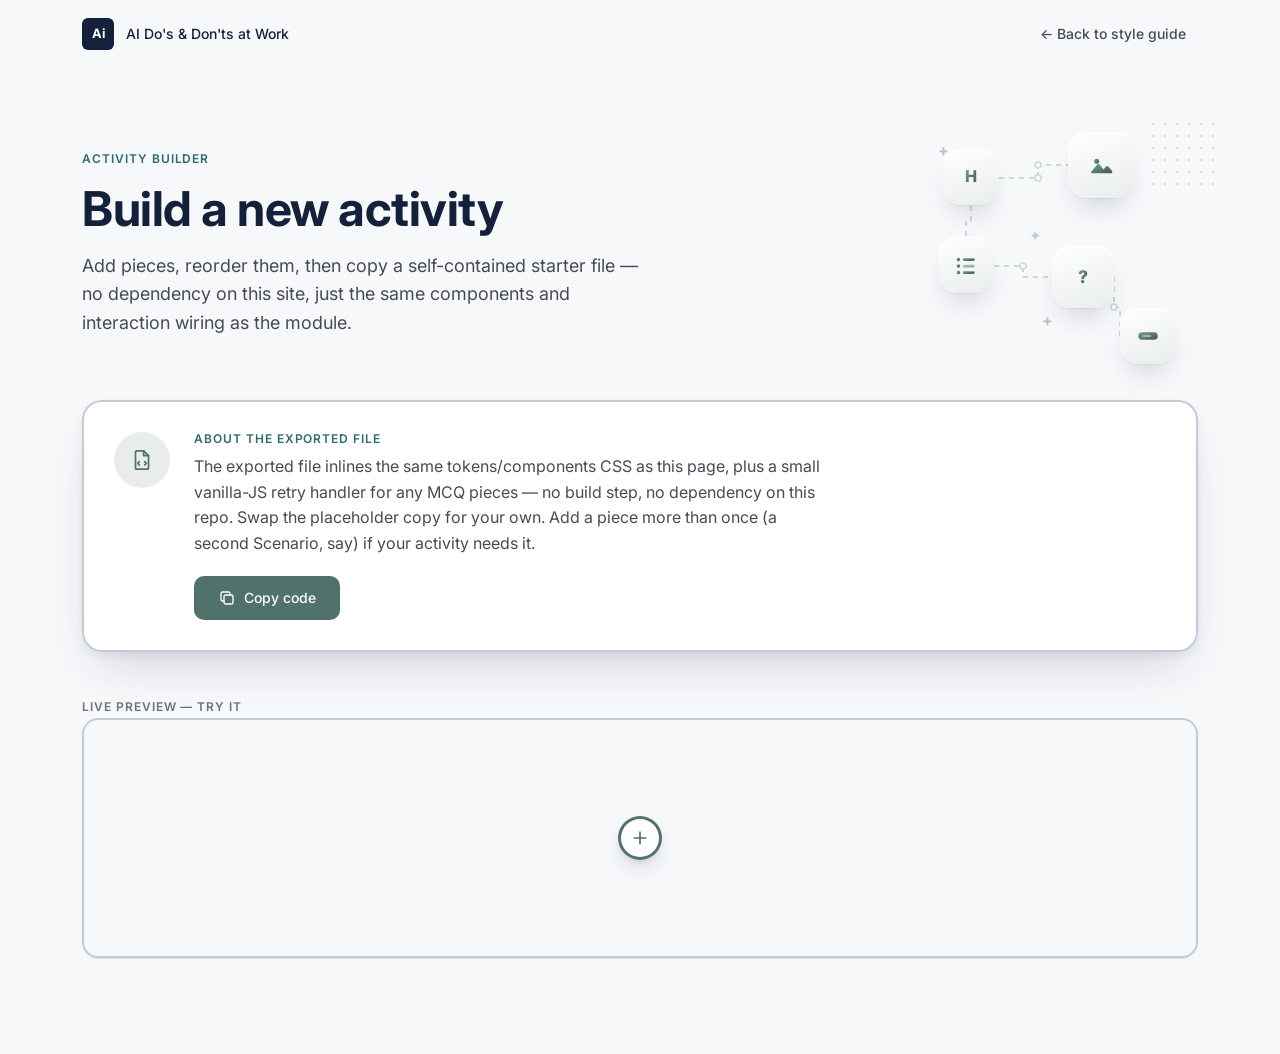
==== activity.html @ cd589b1c "Give page-to-page navigation the same in/out transition as everything else Entering the style guide " ====
<!doctype html>
<html lang="en">
<head>
<meta charset="utf-8">
<meta name="viewport" content="width=device-width, initial-scale=1">
<title>Activity Builder — AI Do's &amp; Don'ts at Work</title>
<meta name="description" content="Add and reorder real components from the module, then copy a self-contained starter file for your own activity.">
<link rel="preconnect" href="https://fonts.googleapis.com">
<link rel="preconnect" href="https://fonts.gstatic.com" crossorigin>
<link href="https://fonts.googleapis.com/css2?family=Inter:wght@400;500;600;700&display=swap" rel="stylesheet">
<link rel="stylesheet" href="css/tokens.css">
<link rel="stylesheet" href="css/styles.css">
<link rel="stylesheet" href="css/activity-builder.css">
<!-- Blocking, and first thing before <body> exists: the page-entry transition
     has to be armed before anything paints. See js/nav-exit.js. -->
<script src="js/nav-exit.js"></script>
</head>
<body>

<header class="guide-header">
  <div class="app-header">
    <a class="brand" href="index.html" aria-label="AI Do's &amp; Don'ts at Work — back to start"><span class="brand-mark">Ai</span> AI Do's &amp; Don'ts at Work</a>
    <a class="btn btn-ghost" href="style-guide.html">← Back to style guide</a>
  </div>
</header>

<div class="activity-hero">
  <div class="activity-hero-copy">
    <span class="eyebrow">Activity Builder</span>
    <h1 class="h-display">Build a new activity</h1>
    <p class="body-lg">Add pieces, reorder them, then copy a self-contained starter file — no dependency on this site, just the same components and interaction wiring as the module.</p>
  </div>
  <div class="activity-hero-art" aria-hidden="true">
    <svg width="0" height="0" style="position:absolute">
      <defs>
        <linearGradient id="heroIconGrad" x1="0" y1="0" x2="1" y2="1">
          <stop offset="0" stop-color="#759E96"/>
          <stop offset="1" stop-color="#3F5A55"/>
        </linearGradient>
      </defs>
    </svg>
    <svg class="activity-hero-connectors" viewBox="0 0 260 220" preserveAspectRatio="none">
      <path d="M61 46 H100 V33 H130"/>
      <path d="M33 74 V90 H28 V106"/>
      <path d="M56 134 H85 V145 H114"/>
      <path d="M176 145 V175 H182 V204"/>
      <circle cx="100" cy="46" r="3"/>
      <circle cx="100" cy="33" r="3"/>
      <circle cx="85" cy="134" r="3"/>
      <circle cx="176" cy="175" r="3"/>
    </svg>
    <span class="activity-hero-dots"></span>
    <span class="activity-hero-plus" style="top:4%; left:0%;">+</span>
    <span class="activity-hero-plus" style="bottom:10%; left:40%;">+</span>
    <span class="activity-hero-sparkle" style="top:42%; left:35%;">&#10022;</span>
    <div class="activity-hero-tile is-t1">
      <svg viewBox="0 0 24 24"><text x="12" y="17" text-anchor="middle" font-family="Inter, sans-serif" font-weight="800" font-size="15" fill="url(#heroIconGrad)">H</text></svg>
    </div>
    <div class="activity-hero-tile is-t2">
      <svg viewBox="0 0 24 24">
        <circle cx="8.5" cy="9" r="2" fill="url(#heroIconGrad)"/>
        <path d="M4 17.5l5-6c.5-.6 1.3-.6 1.8 0l3.2 4 2-2.3c.5-.6 1.3-.6 1.8 0l3.2 3.8v.5a1 1 0 0 1-1 1H5a1 1 0 0 1-1-1v-.5Z" fill="url(#heroIconGrad)"/>
      </svg>
    </div>
    <div class="activity-hero-tile is-t3">
      <svg viewBox="0 0 24 24">
        <circle cx="5" cy="7" r="1.6" fill="url(#heroIconGrad)"/>
        <rect x="9" y="5.8" width="11" height="2.4" rx="1.2" fill="url(#heroIconGrad)"/>
        <circle cx="5" cy="13" r="1.6" fill="url(#heroIconGrad)"/>
        <rect x="9" y="11.8" width="11" height="2.4" rx="1.2" fill="url(#heroIconGrad)" opacity="0.55"/>
        <circle cx="5" cy="19" r="1.6" fill="url(#heroIconGrad)"/>
        <rect x="9" y="17.8" width="11" height="2.4" rx="1.2" fill="url(#heroIconGrad)"/>
      </svg>
    </div>
    <div class="activity-hero-tile is-t4">
      <svg viewBox="0 0 24 24"><text x="12" y="17.5" text-anchor="middle" font-family="Inter, sans-serif" font-weight="800" font-size="16" fill="url(#heroIconGrad)">?</text></svg>
    </div>
    <div class="activity-hero-tile is-t5">
      <svg viewBox="0 0 24 24">
        <rect x="3" y="8.5" width="18" height="7" rx="3.5" fill="url(#heroIconGrad)"/>
        <rect x="7" y="11.2" width="8" height="1.6" rx="0.8" fill="#ffffff" opacity="0.55"/>
      </svg>
    </div>
  </div>
</div>

<div class="activity-about-wrap">
  <div class="activity-about">
    <div class="activity-about-icon" aria-hidden="true">
      <svg viewBox="0 0 24 24" fill="none" stroke="currentColor" stroke-width="1.6" stroke-linecap="round" stroke-linejoin="round"><path d="M7 3.5h6.5L18 8v11.5a1 1 0 0 1-1 1H7a1 1 0 0 1-1-1V4.5a1 1 0 0 1 1-1Z"/><path d="M13.5 3.5V8H18"/><path d="M9.5 13.5 8 15l1.5 1.5M14.5 13.5 16 15l-1.5 1.5"/></svg>
    </div>
    <div class="activity-about-body">
      <span class="eyebrow">About the exported file</span>
      <p class="body">The exported file inlines the same tokens/components CSS as this page, plus a small vanilla-JS retry handler for any MCQ pieces — no build step, no dependency on this repo. Swap the placeholder copy for your own. Add a piece more than once (a second Scenario, say) if your activity needs it.</p>
      <div class="activity-about-actions">
        <button class="btn btn-primary" id="builder-copy" type="button">
          <svg viewBox="0 0 24 24" fill="none" stroke="currentColor" stroke-width="1.8" stroke-linecap="round" stroke-linejoin="round" aria-hidden="true"><rect x="8" y="8" width="12" height="12" rx="2"/><path d="M16 8V6a2 2 0 0 0-2-2H6a2 2 0 0 0-2 2v8a2 2 0 0 0 2 2h2"/></svg>
          Copy code
        </button>
        <p class="body guide-block-note" id="builder-copy-status" aria-live="polite"></p>
      </div>
    </div>
  </div>
</div>

<main class="activity-shell">
  <div class="activity-preview-wrap">
    <span class="demo-label">Live preview — try it</span>
    <div class="builder-preview" id="builder-preview">
      <div class="builder-add-wrap" id="builder-add-wrap">
        <button class="builder-add-fab" id="builder-add-btn" type="button" aria-expanded="false" aria-controls="builder-add-panel" aria-label="Add a piece">
          <svg viewBox="0 0 24 24" fill="none" stroke="currentColor" stroke-width="2" stroke-linecap="round" aria-hidden="true"><path d="M12 5v14M5 12h14"/></svg>
        </button>
        <div class="builder-add-toolbar" id="builder-add-panel" hidden>
          <button type="button" class="builder-add-item" data-add="heading">
            <svg class="builder-add-icon" viewBox="0 0 24 24" fill="none" stroke="currentColor" stroke-width="1.6" stroke-linecap="round" aria-hidden="true"><path d="M5 6h14M12 6v12"/></svg>
            <span class="builder-add-label">Heading</span>
          </button>
          <button type="button" class="builder-add-item" data-add="image">
            <svg class="builder-add-icon" viewBox="0 0 24 24" fill="none" stroke="currentColor" stroke-width="1.6" stroke-linecap="round" stroke-linejoin="round" aria-hidden="true"><rect x="3.5" y="4.5" width="17" height="15" rx="2"/><circle cx="8.5" cy="9.5" r="1.5"/><path d="M4 16l4.5-4.5c.6-.6 1.4-.6 2 0L14 15l2-2c.6-.6 1.4-.6 2 0l2.5 2.5"/></svg>
            <span class="builder-add-label">Images</span>
          </button>
          <button type="button" class="builder-add-item" data-add="backdrop">
            <svg class="builder-add-icon" viewBox="0 0 24 24" fill="none" stroke="currentColor" stroke-width="1.6" stroke-linecap="round" stroke-linejoin="round" aria-hidden="true"><rect x="4.5" y="7.5" width="13" height="13" rx="2"/><circle cx="16.5" cy="6" r="0.9" fill="currentColor" stroke="none"/><circle cx="20" cy="7.5" r="0.9" fill="currentColor" stroke="none"/><circle cx="18.2" cy="10.3" r="0.9" fill="currentColor" stroke="none"/></svg>
            <span class="builder-add-label">Backdrops</span>
          </button>
          <button type="button" class="builder-add-item" data-add="takeaways">
            <svg class="builder-add-icon" viewBox="0 0 24 24" fill="none" stroke="currentColor" stroke-width="1.6" stroke-linecap="round" aria-hidden="true"><circle cx="4.5" cy="6" r="1" fill="currentColor" stroke="none"/><path d="M9 6h11"/><circle cx="4.5" cy="12" r="1" fill="currentColor" stroke="none"/><path d="M9 12h11"/><circle cx="4.5" cy="18" r="1" fill="currentColor" stroke="none"/><path d="M9 18h11"/></svg>
            <span class="builder-add-label">Takeaways</span>
          </button>
          <button type="button" class="builder-add-item" data-add="scenario">
            <svg class="builder-add-icon" viewBox="0 0 24 24" fill="none" stroke="currentColor" stroke-width="1.6" stroke-linecap="round" stroke-linejoin="round" aria-hidden="true"><circle cx="12" cy="12" r="8.5"/><path d="M9.4 9.3a2.6 2.6 0 0 1 5 .8c0 1.7-2.4 2-2.4 3.4"/><circle cx="12" cy="16.6" r="0.9" fill="currentColor" stroke="none"/></svg>
            <span class="builder-add-label">Scenario</span>
          </button>
          <button type="button" class="builder-add-item" data-add="button">
            <svg class="builder-add-icon" viewBox="0 0 24 24" fill="none" stroke="currentColor" stroke-width="1.6" stroke-linecap="round" aria-hidden="true"><rect x="3.5" y="8" width="17" height="8" rx="4"/><path d="M8 12h8"/></svg>
            <span class="builder-add-label">CTA</span>
          </button>
        </div>
      </div>
    </div>
  </div>
</main>

<script src="js/activity-builder.js"></script>
</body>
</html>
---- css/tokens.css ----
/* ==========================================================================
   Design Tokens — "AI Do's & Don'ts at Work"
   Single source of truth for color, type, spacing, motion. Every component
   in styles.css and every swatch in the style guide reads from this file.
   ========================================================================== */

:root {
  /* ---- Color: brand ---- */
  --color-ink-900: #14213A;   /* primary — deep ink navy */
  --color-ink-700: #223259;
  --color-ink-500: #3A4E7E;
  --color-ink-300: #7C8AB0;
  --color-ink-100: #E4E8F2;

  --color-teal-600: #2E6B70;  /* secondary — muted teal */
  --color-teal-500: #397E84;
  --color-teal-300: #8FB8BB;
  --color-teal-100: #E3EFEF;

  /* Buttons' accent — one hue anchored on #759E96 (given as the mid/500
     tone), same lightness steps as the teal scale above. Kept separate from
     --color-teal-* rather than replacing it, since teal is still doing
     decorative work elsewhere (illustration accents, the style guide's own
     documented swatch) that wasn't part of this ask. */
  --color-sage-600: #50726B;
  --color-sage-500: #759E96;
  --color-sage-300: #A6BFBA;
  --color-sage-100: #E8EDEC;

  /* ---- Color: neutrals ---- */
  --color-white:     #FFFFFF;
  --color-paper:     #F7F8FA;  /* app background */
  --color-cloud:     #EDEFF3;  /* section fills, dividers */
  --color-line:      #C3CBD9;  /* borders — see the Borders scale below */
  --color-line-soft: #DBDFE7;  /* the old hairline, kept for dividers inside
                                  a bordered surface, where a full-strength
                                  line would compete with the surface's edge */
  --color-gray-500:  #6B7280;  /* secondary text */
  --color-gray-700:  #454C56;
  --color-charcoal:  #1C1F26;  /* primary text */

  /* ---- Color: semantic ---- */
  --color-success-700: #1E6B4C;
  --color-success-500: #2E7D5B;
  --color-success-100: #E1F1E9;

  --color-error-700: #8C3320;
  --color-error-500: #B3432B;
  --color-error-100: #FBEAE5;

  --color-warning-700: #8A6600;
  --color-warning-500: #B98900;
  --color-warning-100: #FBF1D9;

  --color-info-700:  #3F5064;
  --color-info-500:  #5B6B7C;
  --color-info-100:  #EAEDF1;

  /* ---- Cluster accents ----
     Sampled directly from the three supplied illustrations so the badge,
     underline, and arrow button read as part of the same artwork rather
     than an approximation of it. */
  --cluster-bring:        #005FF7;
  --cluster-bring-tint:   #DCEBFC;
  --cluster-verify:       #009E9F;
  --cluster-verify-tint:  #DFF2F2;
  --cluster-present:      #FC7812;
  --cluster-present-tint: #FDF3EA;

  /* ---- Typography ---- */
  --font-base: "Inter", -apple-system, BlinkMacSystemFont, "Segoe UI", sans-serif;

  --text-display: 700 clamp(2.25rem, 1.9rem + 1.5vw, 3rem)/1.1 var(--font-base);
  --text-h1:      700 clamp(1.75rem, 1.55rem + 0.8vw, 2.25rem)/1.2 var(--font-base);
  --text-h2:      600 1.5rem/1.3 var(--font-base);
  --text-h3:      600 1.25rem/1.35 var(--font-base);
  --text-body-lg: 400 1.125rem/1.6 var(--font-base);
  --text-body:    400 1rem/1.6 var(--font-base);
  --text-label:   500 0.875rem/1.4 var(--font-base);
  --text-caption: 600 0.75rem/1.2 var(--font-base);

  --tracking-caption: 0.08em;

  /* ---- Spacing scale (4px base) ----
     --space-5 was referenced in six places (option padding, feedback panel
     padding, feedback actions, callouts) but never defined here. An
     undefined var() invalidates the whole declaration, so every one of
     those was silently computing to 0 — options rendered 25px tall with no
     padding, feedback text sat flush against its panel edge. */
  --space-1: 0.25rem;
  --space-2: 0.5rem;
  --space-3: 0.75rem;
  --space-4: 1rem;
  --space-5: 1.25rem;
  --space-6: 1.5rem;
  --space-8: 2rem;
  --space-12: 3rem;
  --space-16: 4rem;
  --space-24: 6rem;

  /* ---- Borders ----
     Every surface in this system is defined by its edge first and its shadow
     second — the shadow lifts it, the border says where it ends. Three widths
     only, so a bordered thing reads as belonging to one of three tiers:
     - "thin"   dividers and rules *inside* a surface
     - default  every real surface: cards, options, panels, inputs
     - "thick"  the element currently being acted on (selected, focused, moved)
     Applied as box-shadow insets in most places rather than the border
     property, so an edge can be added or thickened without changing layout. */
  --border-thin:  1.5px;
  --border:       2px;
  --border-thick: 3px;
  /* The section frame is the one edge that reads at arm's length, so it sits
     above the three-tier scale on purpose rather than stretching "thick". */
  --border-frame: 4px;

  /* ---- MCQ answer cards ----
     The answers are the one thing on a scenario page a reader actually
     operates, so they get their own token set rather than borrowing the
     generic surface values: a wider radius, a softer shadow and roomier
     padding than a plain bordered box, and a selected state built from the
     sage accent rather than ink. Grouped here so the whole component can be
     dialled up or down from one place.
     Selection is deliberately a pale wash plus a coloured edge, not a filled
     block — a solid fill at this size reads as a pressed button rather than a
     chosen answer, and it fights the correct/wrong states that follow it. */
  --answer-bg:              var(--color-white);
  --answer-hover-shadow:    0 3px 10px -3px rgba(20, 33, 58, 0.13), 0 1px 3px -1px rgba(20, 33, 58, 0.08);
  --answer-shadow:          0 1px 2px rgba(20, 33, 58, 0.05), 0 1px 1px rgba(20, 33, 58, 0.03);
  --answer-radio:           #C4CDD8;
  --answer-text:            var(--color-ink-900);

  /* Resolved states. Warm forest / warm maroon rather than the generic
     success+error pair, so they sit in the same family as the backdrops.
     Both solve to 6.00:1 against white and their washes to an identical
     luminance — picked that way because a straight "nice green, nice red"
     leaves the maroon far heavier than the green (8.8:1 against 5.8:1), and
     a wrong answer would land harder than a right one for no reason.
     Shared with the feedback panel below the answers: it's the same
     correct/wrong language, and letting it keep the old semantic pair put
     an orange-red panel directly under a maroon card. */
  --answer-correct:         #347032;
  --answer-correct-bg:      #E7F4E7;
  --answer-correct-label:   #2F6D2D;
  --answer-wrong:           #A04845;
  --answer-wrong-bg:        #F8EEEE;
  --answer-wrong-label:     #A3403C;
  --answer-radius:          15px;
  --answer-pad-y:          1.05rem;
  --answer-pad-x:          1.25rem;
  --answer-gap:            0.9rem;
  --answer-radio-size:      22px;
  --feedback-icon-size:     26px;   /* the badge, and the offset its column creates */

  /* ---- Section canvas ----
     Ambient light behind an open section, not a flat fill: a soft pool in the
     upper-centre that dissipates into --canvas-bg-base, so there's no line
     where the gradient "starts". Only the hue moves between backdrops; the
     alphas and the geometry are shared.

     Lightness is solved per hue rather than fixed, and solved TWICE, because
     the two uses run at different saturations and hue-luminance differences
     amplify with saturation. A single lightness would make the green
     backdrops read lighter than the blue ones — 2.2 luma adrift on the wash,
     21 on the stroke. See --canvas-bg-l / --canvas-bd-l per pattern in
     styles.css. */
  --canvas-bg-base: #F8F8F8;
  --canvas-bg-h: 168;   /* #759e96 sage — the fallback outside a backdrop */
  --canvas-bg-s: 17%;
  --canvas-bg-l: 54%;
  --canvas-bd-s: 42%;
  /* Solved to the same luminance as every per-pattern stroke, not left pale.
     This is what the builder's preview and its exported file fall back to —
     no backdrop is in scope there — and a light default made those answers
     and takeaways look like the change hadn't landed. */
  --canvas-bd-l: 30.4%;

  --canvas-bg-a-pool:  0.155;  /* the ambient pool                */
  --canvas-bg-a-spill: 0.078;  /* wider, weaker perimeter spill   */
  --canvas-bg-a-wash:  0.065;  /* keeps the top edge from reading
                                  lighter than the pool below it  */
  --canvas-bg-a-fade:  0.03;

  /* How far the atmosphere reaches. A percentage would stretch the pool down
     the whole page on a long scrolling section; this keeps it to roughly the
     first screenful whatever the content length. */
  --canvas-bg-span: clamp(520px, 82vh, 940px);

  /* ---- Radius ---- */
  --radius-sm: 6px;
  --radius-md: 10px;
  --radius-lg: 16px;
  --radius-card: 20px;
  --radius-pill: 999px;

  /* ---- Elevation ----
     Three steps: resting (at rest on the page), lifted (a quiet hover
     acknowledgement — used where an element responds but isn't being picked
     up), raised (genuinely floating above the page, e.g. the add-piece FAB). */
  --shadow-resting: 0 1px 2px rgba(20, 33, 58, 0.06), 0 1px 1px rgba(20, 33, 58, 0.04);
  --shadow-lifted:  0 4px 10px -3px rgba(20, 33, 58, 0.12), 0 2px 4px -2px rgba(20, 33, 58, 0.07);
  --shadow-raised:  0 12px 24px -8px rgba(20, 33, 58, 0.22), 0 4px 8px -4px rgba(20, 33, 58, 0.12);
  --shadow-focus:   0 0 0 3px rgba(57, 126, 132, 0.35);

  /* ---- Motion ----
     Two conventions only, used consistently everywhere:
     - "micro" for hover/press/focus feedback
     - "system" for state transitions (feedback reveals, card expansion)
     Easing: a single custom standard curve (deceleration-weighted, no bounce)
     is used for all UI motion so the system reads as one hand, not many. */
  --ease-standard: cubic-bezier(0.65, 0, 0.35, 1);
  --ease-out: cubic-bezier(0.16, 1, 0.3, 1);

  --duration-micro: 0.2s;
  --duration-system: 0.5s;
  --duration-hero: 0.7s;
}
---- css/styles.css ----
/* ==========================================================================
   Component library — shared by the module (index.html) and the style
   guide (style-guide.html). Every visual decision here is documented there.
   ========================================================================== */

*, *::before, *::after { box-sizing: border-box; }
/* matches body: the brand exit fades the body out, and without this the html
   background shows through as white for the length of the transition */
html { -webkit-font-smoothing: antialiased; background: var(--color-paper); }

body {
  margin: 0;
  font: var(--text-body);
  color: var(--color-charcoal);
  background: var(--color-paper);
}

h1, h2, h3, p, ul { margin: 0; }
ul { padding: 0; list-style: none; }
button { font: inherit; color: inherit; background: none; border: none; padding: 0; cursor: pointer; }
img, svg { display: block; max-width: 100%; }
a { color: var(--color-teal-600); }

.visually-hidden {
  position: absolute; width: 1px; height: 1px; overflow: hidden;
  clip: rect(0 0 0 0); white-space: nowrap;
}

/* ---- Type utilities ---- */
.eyebrow {
  font: var(--text-caption);
  letter-spacing: var(--tracking-caption);
  text-transform: uppercase;
  color: var(--color-teal-600);
}
.h-display { font: var(--text-display); letter-spacing: -0.01em; }
.h1 { font: var(--text-h1); letter-spacing: -0.01em; }
.h2 { font: var(--text-h2); }
.h3 { font: var(--text-h3); }
.body-lg { font: var(--text-body-lg); color: var(--color-gray-700); }
.body { font: var(--text-body); color: var(--color-gray-700); }
.label { font: var(--text-label); }

/* ---- Buttons ---- */
.btn {
  display: inline-flex;
  align-items: center;
  gap: var(--space-2);
  padding: var(--space-3) var(--space-6);
  border-radius: var(--radius-md);
  font: var(--text-label);
  /* .btn is used on both <button> and <a>; without this the anchor ones
     pick up the default underline and don't match the real buttons */
  text-decoration: none;
  transition: transform var(--duration-micro) var(--ease-standard),
              background-color var(--duration-micro) var(--ease-standard),
              box-shadow var(--duration-micro) var(--ease-standard);
}
.btn:active { transform: scale(0.97); }
.btn:focus-visible { outline: none; box-shadow: var(--shadow-focus); }

.btn-primary { background: var(--color-sage-600); color: var(--color-white); }
.btn-primary:hover { background: var(--color-sage-500); }

.btn-secondary { background: var(--color-white); color: var(--color-ink-900); box-shadow: 0 0 0 var(--border) var(--color-line) inset; }
.btn-secondary:hover { box-shadow: 0 0 0 var(--border) var(--color-sage-600) inset; }

.btn-ghost { background: transparent; color: var(--color-gray-700); padding: var(--space-2) var(--space-3); }
.btn-ghost:hover { color: var(--color-ink-900); }

.btn[disabled] { opacity: 0.45; pointer-events: none; }

/* ---- App shell ---- */
.app-header {
  display: flex;
  align-items: center;
  justify-content: space-between;
  padding: var(--space-6) var(--space-8);
  max-width: 1180px;
  margin: 0 auto;
}
/* The brand is the way home from anywhere — a link on every real page (the
   copy inside the style guide's header demo stays a plain div). */
.brand { display: flex; align-items: center; gap: var(--space-3); font: var(--text-label); color: var(--color-ink-900); text-decoration: none; }
a.brand { transition: opacity var(--duration-micro) var(--ease-standard); }
a.brand:hover { opacity: 0.72; }
a.brand:focus-visible { outline: none; box-shadow: var(--shadow-focus); border-radius: var(--radius-sm); }
.brand-mark {
  width: 32px; height: 32px; border-radius: var(--radius-sm);
  background: var(--color-ink-900);
  display: grid; place-items: center;
  color: var(--color-white); font: 700 0.8rem var(--font-base);
}

.app-main { position: relative; }

/* ---- Cover ----
   A standalone entry screen: one scene illustration, the module's title, a
   short description, and the two ways in. The card grid isn't on the page
   behind it — "Start Activity" swaps this out and brings the clusters in. */
.cover {
  min-height: calc(100vh - 92px);
  display: grid;
  place-items: center;
  padding: var(--space-8) var(--space-8) var(--space-16);
}
/* display:grid above would otherwise beat [hidden]'s display:none — same
   specificity, and this rule comes later. */
.cover[hidden] { display: none; }
.cover-inner {
  max-width: 620px;
  text-align: center;
  display: flex;
  flex-direction: column;
  align-items: center;
}
.cover-art { width: 100%; max-width: 340px; }
.cover-art .banner-wrap { margin-bottom: var(--space-8); }
.cover-inner .h-display { color: var(--color-ink-900); margin-top: var(--space-3); }
.cover-inner .body-lg { margin-top: var(--space-4); color: var(--color-gray-700); }
.cover-actions {
  margin-top: var(--space-8);
  display: flex;
  gap: var(--space-4);
  flex-wrap: wrap;
  justify-content: center;
}
@media (max-width: 720px) {
  .cover { min-height: 0; padding: var(--space-4) var(--space-6) var(--space-12); }
  .cover-art { max-width: 260px; }
  .cover-art .banner-wrap { margin-bottom: var(--space-6); }
  /* full-width stacked buttons rather than two cramped ones side by side */
  .cover-actions { flex-direction: column; align-self: stretch; }
  .cover-actions .btn { justify-content: center; }
}

/* ---- Landing ---- */
.landing {
  max-width: 1180px;
  margin: 0 auto;
  padding: var(--space-8) var(--space-8) var(--space-24);
}
.landing-intro { max-width: 640px; margin-bottom: var(--space-12); }
.landing-intro .h1 { margin-top: var(--space-3); color: var(--color-ink-900); }
.landing-intro .body-lg { margin-top: var(--space-4); }

.card-grid {
  display: grid;
  grid-template-columns: repeat(3, 1fr);
  gap: var(--space-6);
}
@media (max-width: 900px) {
  .card-grid { grid-template-columns: 1fr; }
}

/* ---- Card ----
   Each card lives inside a .card-slot that never leaves the grid's normal
   flow. The .card itself switches from position:relative (a slot's only
   child) to position:fixed (a full-viewport overlay) on expand — since the
   slot stays put, the grid never reflows the other two cards. */
.card-slot { position: relative; }

.card {
  position: relative;
  background: var(--color-white);
  border-radius: var(--radius-card);
  box-shadow: 0 0 0 var(--border) var(--color-line) inset, var(--shadow-resting);
  overflow: hidden;
  text-align: left;
  cursor: pointer;
  will-change: transform;
  --illo-ink: var(--color-ink-900);
}
.card:focus-visible { outline: none; box-shadow: 0 0 0 var(--border) var(--color-ink-900) inset, var(--shadow-focus), var(--shadow-resting); }

.card.is-expanded {
  position: fixed;
  inset: 0;
  z-index: 40;
  border-radius: 0;
  /* full-bleed: the inset ring the card carries would otherwise outline the
     entire viewport once it expands */
  box-shadow: none;
  overflow-y: auto;
  cursor: default;
  background: var(--color-paper);
}

.card-section { display: none; }
.card.is-expanded .card-preview { display: none; }
.card.is-expanded .card-section { display: block; min-height: 100%; }

.card[data-accent="bring"]   { --illo-tint: var(--cluster-bring-tint);   --illo-accent: var(--cluster-bring); }
.card[data-accent="verify"]  { --illo-tint: var(--cluster-verify-tint);  --illo-accent: var(--cluster-verify); }
.card[data-accent="present"] { --illo-tint: var(--cluster-present-tint); --illo-accent: var(--cluster-present); }

.card-art { position: relative; aspect-ratio: 16 / 10; background: var(--illo-tint); overflow: hidden; }
.card-art img { width: 100%; height: 100%; object-fit: cover; object-position: 50% 12%; display: block; }
/* The source illustrations are portrait canvases object-fit:cover into a
   landscape card, so cover never crops horizontally — whatever sits near
   the left/right edge of the source art (e.g. verify.webp's "Source
   comparison" mockup, drawn nearly flush to its canvas edge) is always
   fully visible and can butt hard against the next card's tint. A soft
   edge vignette blends the art into its own tint color so that never reads
   as a stray extra panel between cards, regardless of what's in the source. */
.card-art::after {
  content: "";
  position: absolute; inset: 0;
  background: linear-gradient(to right, transparent 84%, var(--illo-tint) 100%),
              linear-gradient(to left, transparent 84%, var(--illo-tint) 100%);
  pointer-events: none;
}

.card-body { padding: var(--space-6); display: flex; flex-direction: column; gap: var(--space-1); }
.card-badge-num {
  width: 32px; height: 32px; border-radius: 50%;
  background: var(--illo-accent);
  color: var(--color-white);
  display: flex; align-items: center; justify-content: center;
  font: 700 0.85rem var(--font-base);
  margin-bottom: var(--space-2);
}
.card-title { font: var(--text-h2); color: var(--color-ink-900); }
.card-underline { display: block; width: 40px; height: 3px; border-radius: var(--radius-pill); background: var(--illo-accent); margin: var(--space-2) 0 var(--space-1); }
.card-dek { color: var(--color-gray-500); font: var(--text-body); }

.card-footer {
  display: flex; align-items: center; justify-content: space-between;
  padding: 0 var(--space-6) var(--space-6);
}
.card-arrow-btn {
  width: 36px; height: 36px; border-radius: 50%;
  background: var(--illo-accent); color: var(--color-white);
  display: flex; align-items: center; justify-content: center;
  font-size: 1rem; line-height: 1;
  transition: transform var(--duration-micro) var(--ease-standard);
}
.card:hover .card-arrow-btn { transform: translateX(3px); }

/* Progress badge: three explicit states, no partial-credit gradient between them */
.progress-badge {
  display: inline-flex; align-items: center; gap: var(--space-2);
  font: var(--text-caption); text-transform: uppercase; letter-spacing: var(--tracking-caption);
  padding: var(--space-1) var(--space-3); border-radius: var(--radius-pill);
}
.progress-badge .dot { width: 8px; height: 8px; border-radius: 50%; }

.progress-badge[data-state="not-started"] { background: var(--color-cloud); color: var(--color-gray-500); }
.progress-badge[data-state="not-started"] .dot { background: var(--color-gray-500); }

.progress-badge[data-state="in-progress"] { background: var(--color-warning-100); color: var(--color-warning-700); }
.progress-badge[data-state="in-progress"] .dot { background: var(--color-warning-500); }

.progress-badge[data-state="complete"] { background: var(--color-success-100); color: var(--color-success-700); }
.progress-badge[data-state="complete"] .dot { background: var(--color-success-500); }

/* ---- Pattern border tints ----
   Each backdrop's frame is a light tint of its own pattern's hue, so border
   and pattern read as one piece. Values are the average solid-ink color of
   each pattern file, pushed to L=0.82 and desaturated so it stays a hairline
   rather than an outline. Set data-pattern on the framed element to pick one;
   anything without it falls back to the neutral --color-line.

   --canvas-bg-h is the same hue expressed for the section canvas. The two
   lightness values are solved so every backdrop lands at equal luminance:
   -bg-l for the ambient wash (S 17%), -bd-l for the frame stroke (S 42%), which is solved deep so the stroke
   reads as a forest tone rather than a pastel of the backdrop.
   They differ because hue-luminance spread widens with saturation, so one
   shared value would leave the green backdrops visibly lighter. */
[data-pattern="concentric-arcs-blue"] { --pattern-border: #BCCEE6; --pattern-accent: #2F6FC4; --pattern-accent-hover: #3476CF; --canvas-bg-h: 214; --canvas-bg-l: 54.0%; --canvas-bd-l: 42.0%; --canvas-bd-l-hover: 48.1%; }
[data-pattern="confetti-peach"] { --pattern-border: #E6CEBC; --pattern-accent: #A55D27; --pattern-accent-hover: #AF6329; --canvas-bg-h: 26; --canvas-bg-l: 51.7%; --canvas-bd-l: 37.2%; --canvas-bd-l-hover: 42.6%; }
[data-pattern="corner-lines-sage"] { --pattern-border: #CDD6CC; --pattern-accent: #5B7658; --pattern-accent-hover: #617E5E; --canvas-bg-h: 114; --canvas-bg-l: 47.9%; --canvas-bd-l: 31.0%; --canvas-bd-l-hover: 35.6%; }
[data-pattern="diamond-cluster-dusty-rose"] { --pattern-border: #E0C2C4; --pattern-accent: #B94A52; --pattern-accent-hover: #BD565D; --canvas-bg-h: 356; --canvas-bg-l: 56.1%; --canvas-bd-l: 45.7%; --canvas-bd-l-hover: 52.1%; }
[data-pattern="dot-matrix-mint"] { --pattern-border: #C9D9D4; --pattern-accent: #4A7869; --pattern-accent-hover: #4F7F70; --canvas-bg-h: 161; --canvas-bg-l: 47.5%; --canvas-bd-l: 30.6%; --canvas-bd-l-hover: 35.1%; }
[data-pattern="dot-square-seafoam"] { --pattern-border: #C5DDD9; --pattern-accent: #3A796F; --pattern-accent-hover: #3E8276; --canvas-bg-h: 170; --canvas-bg-l: 47.4%; --canvas-bd-l: 30.4%; --canvas-bd-l-hover: 34.8%; }
[data-pattern="geometric-marks-powder-blue"] { --pattern-border: #BCD0E6; --pattern-accent: #2D71BC; --pattern-accent-hover: #2F78C7; --canvas-bg-h: 211; --canvas-bg-l: 53.4%; --canvas-bd-l: 40.7%; --canvas-bd-l-hover: 46.6%; }
[data-pattern="mini-circles-peach"] { --pattern-border: #E6CBBC; --pattern-accent: #AB5729; --pattern-accent-hover: #B75D2B; --canvas-bg-h: 21; --canvas-bg-l: 52.7%; --canvas-bd-l: 38.8%; --canvas-bd-l-hover: 44.4%; }
[data-pattern="offset-squares-sage-gray"] { --pattern-border: #CCD6D2; --pattern-accent: #577569; --pattern-accent-hover: #5D7D70; --canvas-bg-h: 156; --canvas-bg-l: 47.6%; --canvas-bd-l: 30.7%; --canvas-bd-l-hover: 35.2%; }
[data-pattern="ring-cluster-lavender"] { --pattern-border: #CBBCE6; --pattern-accent: #8253D6; --pattern-accent-hover: #895DD9; --canvas-bg-h: 261; --canvas-bg-l: 57.3%; --canvas-bd-l: 51.3%; --canvas-bd-l-hover: 56.2%; }

/* ---- Section content (lives inside .card-section once a card expands) ---- */
/* Each cluster page is framed like one of the backdrop cards: a bold stroke
   around the content column, the cluster's own corner pattern inside it, and
   an ambient wash of the same hue behind everything. Stroke + pattern + wash
   together are what make the full backdrop.

   The hsl() calls are written out here rather than composed into a colour on
   :root. A colour composed on :root has its var() substituted there, so the
   per-pattern hue set on this element would never reach it — the whole thing
   would silently stay sage. */
/* The gutter comes from width, not from auto margins. Once the viewport is
   narrower than max-width the column fills it and auto margins compute to 0,
   which put the frame's side borders flush on the screen edge — visible on
   any viewport between the mobile breakpoint and 780px. Subtracting the
   gutter from the width instead guarantees one at every size. */
.section-inner {
  width: calc(100% - 2 * var(--space-6));
  max-width: 780px;
  margin: var(--space-6) auto;
  padding: var(--space-8) var(--space-8) var(--space-16);
  border-radius: var(--radius-lg);
  background:
    /* 1 · the ambient pool, upper-centre */
    radial-gradient(118% calc(var(--canvas-bg-span) * 0.46)
        at 50% calc(var(--canvas-bg-span) * 0.19),
        hsl(var(--canvas-bg-h) var(--canvas-bg-s) var(--canvas-bg-l) / var(--canvas-bg-a-pool)) 0%,
        hsl(var(--canvas-bg-h) var(--canvas-bg-s) var(--canvas-bg-l) / 0) 70%),
    /* 2 · wider, weaker spill across the upper perimeter */
    radial-gradient(165% calc(var(--canvas-bg-span) * 0.34)
        at 50% calc(var(--canvas-bg-span) * 0.26),
        hsl(var(--canvas-bg-h) var(--canvas-bg-s) var(--canvas-bg-l) / var(--canvas-bg-a-spill)) 0%,
        hsl(var(--canvas-bg-h) var(--canvas-bg-s) var(--canvas-bg-l) / 0) 78%),
    /* 3 · faint vertical wash — without it the very top edge reads lighter
           than the pool below and you can see where the pool begins */
    linear-gradient(180deg,
        hsl(var(--canvas-bg-h) var(--canvas-bg-s) var(--canvas-bg-l) / var(--canvas-bg-a-wash)) 0,
        hsl(var(--canvas-bg-h) var(--canvas-bg-s) var(--canvas-bg-l) / var(--canvas-bg-a-fade)) calc(var(--canvas-bg-span) * 0.34),
        hsl(var(--canvas-bg-h) var(--canvas-bg-s) var(--canvas-bg-l) / 0) calc(var(--canvas-bg-span) * 0.76)),
    /* 4 · near-white base resolving to the neutral the content sits on */
    linear-gradient(180deg,
        #FDFDFD 0,
        #FCFDFD calc(var(--canvas-bg-span) * 0.30),
        var(--canvas-bg-base) calc(var(--canvas-bg-span) * 0.72),
        var(--canvas-bg-base) 100%);
  background-repeat: no-repeat;
  background-color: var(--canvas-bg-base);
  box-shadow: 0 0 0 var(--border-frame)
              hsl(var(--canvas-bg-h) var(--canvas-bd-s) var(--canvas-bd-l)) inset;
  transition: box-shadow var(--duration-system) var(--ease-out);
}
@media (max-width: 720px) {
  .section-inner {
    width: calc(100% - 2 * var(--space-3));
    margin: var(--space-3) auto;
    padding: var(--space-6) var(--space-5) var(--space-12);
  }
}
/* An expanded section is position:fixed over the whole viewport, so the
   header (and its brand-as-home link) is unreachable from in here — hence a
   Home control alongside Overview: back one level, or back to the start. */
.section-topbar { display: flex; align-items: center; justify-content: space-between; gap: var(--space-4); margin-bottom: var(--space-12); }
.section-nav { display: flex; align-items: center; gap: var(--space-1); }
/* Icon-only, so it needs a square hit area rather than the .btn text padding —
   still 40px, comfortably above the 24px minimum target size. */
.section-home { padding: var(--space-2); border-radius: var(--radius-md); }
.section-home svg { width: 24px; height: 24px; }
.section-progress-track { display: flex; gap: var(--space-2); }
.section-progress-track .tick { width: 28px; height: 4px; border-radius: var(--radius-pill); background: var(--color-line); }
.section-progress-track .tick.is-done { background: var(--illo-accent, var(--color-ink-900)); }

.section-content { display: none; opacity: 0; }
.section-content.is-active { display: block; }
.section-content.is-visible { opacity: 1; transition: opacity var(--duration-system) var(--ease-out); }

/* Supporting scene illustration — one shared treatment reused across the
   info beat, each scenario, and the completion screen, so it reads as one
   recurring pattern rather than a different decoration per screen. These are
   irregular, transparent-background cutouts, so the "frame" is a drop-shadow
   filter (which hugs the actual silhouette) rather than a box-shadow (which
   would draw a rectangle around mostly-empty space). */
.banner-wrap {
  position: relative;
  max-width: 420px;
  margin: 0 auto var(--space-8);
}
.content-banner {
  position: relative;
  z-index: 1;
  display: block;
  width: 100%;
  /* required wherever the img carries width/height attributes (the cover
     does, to reserve space and avoid layout shift): width:100% overrides the
     width attribute but nothing overrides height, so without this the image
     renders at its literal pixel height and stretches. */
  height: auto;
  margin: 0;
  filter: drop-shadow(0 10px 16px rgba(20, 33, 58, 0.14));
}

/* Small pastel pattern accent, one per cluster set, peeking out from behind
   the top-right corner of the illustration — a quiet, secondary flourish,
   never the focal point. Capping both axes (rather than width alone) keeps
   every pattern on the same footprint despite their 0.78–1.41 aspect range;
   see the .backdrop-accent note in activity-builder.css. */
.scene-pattern {
  position: absolute;
  top: -22px;
  right: -22px;
  width: auto;
  height: auto;
  max-width: 96px;
  max-height: 96px;
  z-index: 0;
  pointer-events: none;
}
@media (max-width: 480px) {
  .scene-pattern { max-width: 72px; max-height: 72px; top: -14px; right: -14px; }
}

.info-beat .eyebrow { display: block; margin-bottom: var(--space-3); }
.info-beat .h1 { color: var(--color-ink-900); margin-bottom: var(--space-6); }
.info-beat p + p { margin-top: var(--space-4); }
.info-beat .point-list { margin-top: var(--space-8); display: flex; flex-direction: column; gap: var(--space-3); }
/* Same card treatment as the answers, off the same tokens — the two are the
   same object on screen a screen apart, and a reader shouldn't have to notice
   that one is a rounder, softer rectangle than the other. */
.info-beat .point-list li {
  display: flex; gap: var(--answer-gap); align-items: flex-start;
  padding: var(--answer-pad-y) var(--answer-pad-x);
  background: var(--answer-bg);
  border: var(--border) solid hsl(var(--canvas-bg-h) var(--canvas-bd-s) var(--canvas-bd-l));
  border-radius: var(--answer-radius);
  box-shadow: var(--answer-shadow);
  transition: box-shadow var(--duration-micro) var(--ease-standard);
}
/* Elevation only — no border shift. These are read, not clicked, so the hover
   acknowledges the row without implying it does something. */
.info-beat .point-list li:hover { box-shadow: var(--answer-hover-shadow); }
/* The bullet follows the backdrop too. It was on the vivid cluster accent,
   which next to a deep muted border read as a leftover from another palette. */
.info-beat .point-list li::before {
  content: ""; flex: none; width: 8px; height: 8px; margin-top: 9px; border-radius: 50%;
  background: hsl(var(--canvas-bg-h) var(--canvas-bd-s) var(--canvas-bd-l));
}
/* Fills with the same colour the frame stroke is drawn in, so the button, the
   border and the corner pattern are one tone rather than three shades of the
   backdrop's hue. That's --canvas-bd-*, not --pattern-accent: the accent was
   solved against white for the chip, and sitting it next to the deeper stroke
   read as a second, lighter blue.
   The hover lightness is solved per hue rather than a flat "+n%" — the stroke
   tones are equal-luminance, so one shared step lands the greens at 4.26:1
   against a 14px white label, under AA. Solved, every backdrop hovers at
   4.80:1.
   Both rules need the same specificity as .btn-primary:hover, or the hover
   would win on source order and drop the button back to sage. */
.info-beat .start-cta {
  margin-top: var(--space-8);
  background: hsl(var(--canvas-bg-h) var(--canvas-bd-s) var(--canvas-bd-l));
}
.info-beat .start-cta:hover {
  background: hsl(var(--canvas-bg-h) var(--canvas-bd-s) var(--canvas-bd-l-hover, var(--canvas-bd-l)));
}

/* ---- Scenario / MCQ ---- */
/* The counter is one bordered chip rather than a numbered circle beside a
   label — the number was saying the same thing as the "of N" text next to it. */
.scenario-meta { display: flex; align-items: center; margin-bottom: var(--space-5); }
/* Border and label take this slide's backdrop colour, the same way the info
   beat's CTA does — the frame, the corner pattern, and this chip are one hue.
   --pattern-accent is set on .section-inner from whichever view is active, so
   the chip retints as the reader moves between scenarios. It falls back to the
   neutral pair outside a patterned frame (the builder's preview and its
   exported file, where no backdrop is in scope). */
.scenario-count {
  display: inline-flex; align-items: center;
  padding: var(--space-2) var(--space-4);
  border-radius: var(--radius-pill);
  background: var(--color-white);
  box-shadow: 0 0 0 var(--border) var(--pattern-accent, var(--color-line)) inset;
  font: var(--text-caption);
  letter-spacing: var(--tracking-caption);
  text-transform: uppercase;
  color: var(--pattern-accent, var(--color-gray-500));
}
.scenario-prompt { font: var(--text-h2); color: var(--color-ink-900); margin-bottom: var(--space-4); }
/* Same rule the cluster cards use under their title. It follows the backdrop
   rather than the cluster accent so it agrees with the counter chip directly
   above it — those two sit in the same header, and a lavender chip over a
   cluster-blue rule read as a mistake. Falls back to the cluster accent, then
   sage, where no backdrop is in scope (the builder and its exported file). */
.scenario-underline {
  display: block; width: 40px; height: 3px;
  border-radius: var(--radius-pill);
  background: var(--pattern-accent, var(--illo-accent, var(--color-sage-600)));
  margin-bottom: var(--space-8);
}

.option-list { display: flex; flex-direction: column; gap: var(--space-3); }

/* Answer cards. The edge is a real border rather than an inset ring here, so
   the radio and the copy sit inside the padding box and long options wrap
   against a predictable width; the shadow is what lifts the card, the border
   only draws its edge. Transitions name their properties so the resolved
   correct/wrong states don't cross-fade through the hover colour. */
.option {
  display: flex; align-items: center; gap: var(--answer-gap);
  width: 100%; text-align: left;
  padding: var(--answer-pad-y) var(--answer-pad-x);
  background: var(--answer-bg);
  border: var(--border) solid hsl(var(--canvas-bg-h) var(--canvas-bd-s) var(--canvas-bd-l));
  border-radius: var(--answer-radius);
  box-shadow: var(--answer-shadow);
  transition: border-color var(--duration-micro) var(--ease-standard),
              background-color var(--duration-micro) var(--ease-standard),
              box-shadow var(--duration-micro) var(--ease-standard),
              transform var(--duration-micro) var(--ease-standard);
}
.option-marker {
  flex: none;
  width: var(--answer-radio-size); height: var(--answer-radio-size);
  border-radius: 50%;
  background: var(--color-white);
  box-shadow: 0 0 0 var(--border) var(--answer-radio) inset;
  display: grid; place-items: center;
  font: var(--text-caption); color: transparent;
  transition: background-color var(--duration-micro) var(--ease-standard),
              box-shadow var(--duration-micro) var(--ease-standard);
}
.option-text {
  font: var(--text-body); color: var(--answer-text);
  line-height: 1.55;
  /* long answers wrap inside the card instead of pushing the radio around */
  min-width: 0;
}

/* ---- interactive states ----
   Hover is scoped away from the resolved classes on purpose.
   ".option:hover:not([disabled])" is specificity 0,3,0 and would otherwise
   outrank ".option.is-correct" at 0,2,0, so hovering a resolved answer would
   drop its edge back to the plain backdrop tone. The flow disables options
   once one is picked, but relying on that would leave the CSS depending on
   the JS to hide a bug. */
.option:hover:not([disabled]):not(.is-correct):not(.is-wrong) {
  box-shadow: var(--answer-hover-shadow);
}
.option:hover:not([disabled]):not(.is-correct):not(.is-wrong) .option-marker {
  box-shadow: 0 0 0 var(--border) hsl(var(--canvas-bg-h) var(--canvas-bd-s) var(--canvas-bd-l)) inset;
}
.option:active:not([disabled]) { transform: scale(0.995); box-shadow: var(--answer-shadow); }
.option:focus-visible {
  outline: none;
  box-shadow: var(--answer-shadow), var(--shadow-focus);
}

/* State 2 — confirmed correct */
/* The extra inset ring is what says "resolved" when hue can't: every answer
   already carries the backdrop stroke, and on the sage backdrop that stroke
   is 2.3 away from this green (dusty-rose sits 4.9 from the wrong maroon) —
   close enough that the edge alone stops signalling. A ring rather than a
   thicker border because border-box would shrink the content box and could
   rewrap a tight answer. */
.option.is-correct {
  border-color: var(--answer-correct);
  background: var(--answer-correct-bg);
  box-shadow: var(--answer-shadow), 0 0 0 1px var(--answer-correct) inset;
}
.option.is-correct .option-marker { background: var(--answer-correct); box-shadow: none; color: var(--color-white); }
/* reset the selected state's dot geometry before drawing the glyph */
.option.is-correct .option-marker::after { content: "✓"; color: inherit; width: auto; height: auto; border-radius: 0; background: none; }

/* State 3 — confirmed wrong */
.option.is-wrong {
  border-color: var(--answer-wrong);
  background: var(--answer-wrong-bg);
  box-shadow: var(--answer-shadow), 0 0 0 1px var(--answer-wrong) inset;
}
.option.is-wrong .option-marker { background: var(--answer-wrong); box-shadow: none; color: var(--color-white); }
.option.is-wrong .option-marker::after { content: "✕"; color: inherit; width: auto; height: auto; border-radius: 0; background: none; }

.option[disabled] { cursor: default; }
/* a locked-in answer keeps its state but stops behaving like a control */
.option[disabled]:hover { box-shadow: var(--answer-shadow); transform: none; }
.option:not(.is-correct):not(.is-wrong)[disabled] { opacity: 0.5; }

/* ---- Feedback panel: corrective (retry) vs success, as one documented system ----
   Built off the same padding and radius tokens as the answer cards above it —
   it's the same kind of surface, and a 10px panel under a 15px stack read as
   a different component. */
.feedback {
  margin-top: var(--space-6);
  padding: var(--answer-pad-y) var(--answer-pad-x);
  border-radius: var(--answer-radius);
  display: none;
  gap: var(--answer-gap);
  opacity: 0;
}
.feedback.is-visible { display: flex; opacity: 1; transition: opacity var(--duration-system) var(--ease-out); }
/* Pulled up so the badge centres on the label's line rather than on the top of
   the whole text block — a 26px badge beside a 19.6px line sits low otherwise. */
.feedback-icon {
  flex: none; width: var(--feedback-icon-size); height: var(--feedback-icon-size); margin-top: -3px;
  border-radius: 50%; display: grid; place-items: center;
  font: var(--text-caption); color: var(--color-white);
}
/* flex:1 so the body always fills the panel. Without it the body sizes to its
   own text, and a panel with short copy left the full-width action stopping
   well short of the right edge — invisible in the module, where the corrective
   copy is long, but obvious in the builder's placeholder scenario. */
.feedback-body { flex: 1; min-width: 0; }
.feedback-body .label { display: block; margin-bottom: var(--space-2); }

.feedback.is-corrective { background: var(--answer-wrong-bg); box-shadow: 0 0 0 var(--border) var(--answer-wrong) inset; }
.feedback.is-corrective .feedback-icon { background: var(--answer-wrong); }
.feedback.is-corrective .feedback-icon::after { content: "✕"; }
.feedback.is-corrective .label { color: var(--answer-wrong-label); }

.feedback.is-success { background: var(--answer-correct-bg); box-shadow: 0 0 0 var(--border) var(--answer-correct) inset; }
.feedback.is-success .feedback-icon { background: var(--answer-correct); }
.feedback.is-success .feedback-icon::after { content: "✓"; }
.feedback.is-success .label { color: var(--answer-correct-label); }

/* The action sat indented under the copy in a neutral grey pill, reading as
   though it belonged to the page rather than to the panel. It now carries the
   panel's own colour and spans its content width.
   The negative margin backs it out of the icon column: the body is offset by
   the badge plus the gap, so without it the button sat 60px from the panel's
   left edge and 20px from its right — visibly lopsided. */
.feedback-actions {
  margin-top: var(--space-6);
  margin-left: calc(-1 * (var(--feedback-icon-size) + var(--answer-gap)));
}
.feedback-actions .btn { width: 100%; justify-content: center; }
.feedback.is-corrective .btn-secondary {
  background: var(--color-white);
  color: var(--answer-wrong-label);
  box-shadow: 0 0 0 var(--border) var(--answer-wrong) inset;
}
.feedback.is-corrective .btn-secondary:hover { box-shadow: 0 0 0 var(--border-thick) var(--answer-wrong) inset; }
.feedback.is-success .btn-primary { background: var(--answer-correct); }
.feedback.is-success .btn-primary:hover { background: var(--answer-correct-label); }

/* ---- Section complete state ---- */
.section-complete { text-align: center; padding-top: var(--space-16); }
.section-complete .badge-check {
  width: 64px; height: 64px; border-radius: 50%; margin: 0 auto var(--space-6);
  background: var(--color-success-100); color: var(--color-success-700);
  display: grid; place-items: center; font-size: 1.75rem;
}
.section-complete .h1 { color: var(--color-ink-900); margin-bottom: var(--space-3); }
.section-complete .banner-wrap { margin-top: var(--space-8); }
.section-complete .actions { margin-top: var(--space-8); display: flex; justify-content: center; }

/* ---- Callouts (used in style guide + reused as a component) ---- */
.callout { padding: var(--space-5); border-radius: var(--radius-md); display: flex; gap: var(--space-3); border: var(--border) solid var(--callout-edge, var(--color-line)); }
.callout-icon { flex: none; width: 24px; height: 24px; border-radius: 50%; display: grid; place-items: center; font: var(--text-caption); color: var(--color-white); }
.callout.info { background: var(--color-info-100); --callout-edge: var(--color-info-500); }
.callout.info .callout-icon { background: var(--color-info-500); }
.callout.success { background: var(--color-success-100); --callout-edge: var(--color-success-500); }
.callout.success .callout-icon { background: var(--color-success-500); }
.callout.warning { background: var(--color-warning-100); --callout-edge: var(--color-warning-500); }
.callout.warning .callout-icon { background: var(--color-warning-500); }
.callout.error { background: var(--color-error-100); --callout-edge: var(--color-error-500); }
.callout.error .callout-icon { background: var(--color-error-500); }
.callout.accent { background: var(--color-sage-100); --callout-edge: var(--color-sage-600); }
.callout.accent .callout-icon { background: var(--color-sage-600); }

/* ---- Motion helpers ---- */
.js-flip-ghost { position: fixed; z-index: 50; pointer-events: none; }
---- css/activity-builder.css ----
/* Activity Builder — standalone page, reuses tokens.css + styles.css components. */

/* This page's own accent family, scoped here rather than in tokens.css so
   it doesn't touch the main module or style guide's teal. One hue (~168°),
   same lightness steps as the shared --color-teal-* scale, anchored on
   #759E96 as the mid tone (500) — 600 is the AA-contrast-safe shade used
   for text/icons/links, 300/100 are decorative-only (not contrast-checked). */
:root {
  --activity-accent-600: #50726B;
  --activity-accent-500: #759E96;
  --activity-accent-300: #A6BFBA;
  --activity-accent-100: #E8EDEC;
  --activity-shadow-focus: 0 0 0 3px rgba(117, 158, 150, 0.35);
  --activity-shadow-card: 0 4px 8px rgba(20, 33, 58, 0.06), 0 24px 48px -16px rgba(20, 33, 58, 0.18);
}

.guide-header .app-header { padding-top: var(--space-4); padding-bottom: var(--space-4); }

.activity-hero {
  max-width: 1180px; margin: 0 auto;
  padding: var(--space-16) var(--space-8) var(--space-12);
  display: flex; align-items: center; justify-content: space-between; gap: var(--space-8);
}
.activity-hero-copy { max-width: 560px; }
.activity-hero .h-display { color: var(--color-ink-900); margin-top: var(--space-3); max-width: 640px; }
.activity-hero .body-lg { max-width: 640px; margin-top: var(--space-4); }

/* Decorative only (aria-hidden) — a scattered, glossy cluster of the same
   piece icons used in the add-toolbar, connected by dashed lines, so it
   reads as "these are the building blocks" rather than generic hero art.
   Shown at every width — the tile/container size just scales down together
   (percentage tile positions + a viewBox-scaled connector overlay keep
   everything aligned at any size, as long as the aspect ratio matches). */
.activity-hero-art { position: relative; width: 260px; height: 220px; flex: none; }
@media (max-width: 760px) {
  .activity-hero-art { width: 213px; height: 180px; align-self: center; margin-top: var(--space-8); }
}

.activity-hero-connectors {
  position: absolute; inset: 0; width: 100%; height: 100%;
  fill: none; stroke: var(--activity-accent-300); stroke-width: 2; stroke-dasharray: 5 5;
  opacity: 0.55;
}
.activity-hero-connectors circle { fill: var(--color-paper); stroke: var(--activity-accent-300); stroke-width: 1.6; stroke-dasharray: none; }

.activity-hero-tile {
  position: absolute;
  width: 56px; height: 56px; border-radius: 18px;
  background: linear-gradient(160deg, #ffffff 0%, var(--activity-accent-100) 100%);
  box-shadow:
    0 1px 1px rgba(20, 33, 58, 0.05),
    0 16px 28px -12px rgba(20, 33, 58, 0.22),
    inset 0 1px 0 rgba(255, 255, 255, 0.9);
  display: flex; align-items: center; justify-content: center;
}
.activity-hero-tile svg { width: 26px; height: 26px; }
.activity-hero-tile.is-t1 { top: 8%; left: 2%; }
.activity-hero-tile.is-t2 { top: 0%; left: 50%; width: 66px; height: 66px; }
.activity-hero-tile.is-t2 svg { width: 30px; height: 30px; }
.activity-hero-tile.is-t3 { top: 48%; left: 0%; }
.activity-hero-tile.is-t4 { top: 52%; left: 44%; width: 62px; height: 62px; }
.activity-hero-tile.is-t5 { top: 80%; left: 70%; }

.activity-hero-dots {
  position: absolute; top: -6%; right: -8%;
  width: 72px; height: 72px;
  background-image: radial-gradient(var(--activity-accent-300) 1.4px, transparent 1.4px);
  background-size: 12px 12px;
  opacity: 0.5;
}
.activity-hero-plus { position: absolute; color: var(--color-gray-500); font: 700 1rem var(--font-base); opacity: 0.4; }
.activity-hero-sparkle { position: absolute; color: var(--activity-accent-300); font-size: 0.95rem; opacity: 0.7; }

/* ---- "About the exported file" ---- */
.activity-about-wrap { max-width: 1180px; margin: 0 auto var(--space-12); padding: 0 var(--space-8); }
.activity-about {
  background: var(--color-white); border-radius: var(--radius-card); box-shadow: 0 0 0 var(--border) var(--color-line) inset, var(--activity-shadow-card);
  padding: var(--space-8);
  display: flex; gap: var(--space-6); align-items: flex-start;
}
.activity-about-icon {
  flex: none; width: 56px; height: 56px; border-radius: 50%;
  background: var(--activity-accent-100); color: var(--activity-accent-600);
  display: flex; align-items: center; justify-content: center;
}
.activity-about-icon svg { width: 26px; height: 26px; }
.activity-about-body { flex: 1; min-width: 0; }
.activity-about-body .eyebrow { display: block; margin-bottom: var(--space-2); }
.activity-about-body .body { color: var(--color-gray-700); max-width: 640px; }
.activity-about-actions { margin-top: var(--space-5); display: flex; align-items: center; gap: var(--space-4); flex-wrap: wrap; }
.activity-about-actions #builder-copy svg { width: 18px; height: 18px; }

@media (max-width: 760px) {
  .activity-hero { flex-direction: column; align-items: flex-start; }
  .activity-about-wrap { padding: 0 var(--space-6); margin-bottom: var(--space-8); }
  .activity-about { flex-direction: column; padding: var(--space-6); }
}

.activity-shell {
  max-width: 1180px; margin: 0 auto;
  padding: 0 var(--space-8) var(--space-24);
}
@media (max-width: 760px) {
  .activity-shell { padding: 0 var(--space-6) var(--space-16); }
  .activity-hero { padding: var(--space-8) var(--space-6) var(--space-8); }
}

#builder-copy-status { color: var(--color-success-700); min-height: 1em; margin: 0; }

.activity-preview-wrap { min-width: 0; }

.demo-label { font: var(--text-caption); text-transform: uppercase; letter-spacing: var(--tracking-caption); color: var(--color-gray-500); margin-bottom: var(--space-1); display: block; }
.guide-block-note { color: var(--color-gray-500); font: var(--text-body); }

/* ---- per-piece reorder/edit/remove controls ----
   There's no sidebar checklist any more — these live directly on the piece
   they act on, as a slim row above its content. Only shown in view mode
   (the edit form has its own Done button, so no redundant edit trigger). */
.activity-piece-controls { display: flex; justify-content: flex-end; gap: 2px; margin-bottom: var(--space-2); }
.piece-ctrl {
  width: 26px; height: 26px; display: grid; place-items: center;
  border-radius: var(--radius-sm); color: var(--color-gray-500);
  transition: background-color var(--duration-micro) var(--ease-standard), color var(--duration-micro) var(--ease-standard);
}
.piece-ctrl svg { width: 15px; height: 15px; }
.piece-ctrl:hover:not(:disabled) { background: var(--color-cloud); color: var(--color-ink-900); }
.piece-ctrl:disabled { opacity: 0.25; cursor: default; }
.piece-ctrl.is-remove:hover { background: var(--color-error-100); color: var(--color-error-700); }

/* ---- "+ Add a piece" trigger + toolbar ----
   Lives inside #builder-preview itself, re-appended as the trailing child
   after every render — so it always sits right below the last piece added,
   ready to add the next one, instead of a fixed control off in the sidebar. */
.builder-add-wrap { position: relative; display: flex; justify-content: center; }
.info-beat + .builder-add-wrap { margin-top: var(--space-8); }

.builder-add-fab {
  display: inline-flex; align-items: center; justify-content: center;
  width: 44px; height: 44px; border-radius: 50%;
  background: var(--color-white);
  box-shadow: 0 0 0 var(--border-thick) var(--color-sage-600) inset, var(--shadow-raised);
  color: var(--color-sage-600);
  transition: transform var(--duration-micro) var(--ease-standard), background-color var(--duration-micro) var(--ease-standard);
}
.builder-add-fab svg { width: 20px; height: 20px; }
.builder-add-fab:hover { transform: translateY(-1px); background: var(--color-cloud); }
.builder-add-fab:focus-visible {
  outline: none;
  box-shadow: 0 0 0 var(--border-thick) var(--color-sage-600) inset, var(--shadow-raised), var(--activity-shadow-focus);
}

.builder-add-toolbar {
  position: absolute; top: calc(100% + var(--space-3)); left: 50%; transform: translateX(-50%);
  z-index: 5; width: max-content; max-width: 100%;
  background: var(--color-white); border-radius: var(--radius-card);
  box-shadow: 0 0 0 var(--border) var(--color-line) inset, var(--shadow-raised);
  padding: var(--space-4) var(--space-3);
  flex-wrap: wrap; justify-content: center;
  gap: var(--space-1);
}
/* [hidden] and this class share specificity, so without this the plain
   .builder-add-toolbar{display:flex} below would win by source order and
   the toolbar would render open even while [hidden] is set. */
.builder-add-toolbar[hidden] { display: none; }
.builder-add-toolbar:not([hidden]) { display: flex; }
.builder-add-item {
  display: flex; flex-direction: column; align-items: center; gap: var(--space-2);
  width: 68px; padding: var(--space-2) var(--space-1);
  border-radius: var(--radius-md); color: var(--color-gray-700);
  transition: background-color var(--duration-micro) var(--ease-standard), color var(--duration-micro) var(--ease-standard);
}
.builder-add-item:hover, .builder-add-item:focus-visible { background: var(--color-cloud); color: var(--color-ink-900); outline: none; }
.builder-add-icon { width: 22px; height: 22px; }
.builder-add-label { font: var(--text-caption); }

/* ---- preview ---- */
.builder-preview {
  background: var(--color-paper); border-radius: var(--radius-lg); box-shadow: 0 0 0 var(--border) var(--color-line) inset, var(--shadow-resting);
  padding: var(--space-8) var(--space-6); min-height: 240px;
  display: flex; flex-direction: column; justify-content: center;
}
/* Once real pieces exist, top-align the stack instead of centering the
   whole thing — only the empty state (just the add control) gets centered. */
.builder-preview:has(.info-beat) { justify-content: flex-start; }
.builder-preview .banner-wrap { max-width: 320px; }
.activity-scenario-block { display: block; margin-bottom: var(--space-8); }
/* The gap between pieces is owned by the "+" divider that sits in it (see
   below), so the pieces themselves no longer carry a bottom margin — two
   sources of spacing in the same gap would double it. */
.activity-piece { margin-bottom: 0; }

/* ---- "+" insert dividers ----
   One sits in the gap above every piece so a new piece can be dropped
   anywhere in the sequence, not just appended. At rest it's empty space; the
   hairline and button only appear on hover/focus, so a finished activity
   reads as content rather than as a row of controls. */
.activity-insert {
  position: relative;
  height: var(--space-8);
  display: flex; align-items: center; justify-content: center;
}
.activity-insert::before {
  content: "";
  position: absolute; left: 0; right: 0; top: 50%;
  height: var(--border); background: var(--color-sage-300);
  transform: scaleX(0);
  transition: transform var(--duration-system) var(--ease-out);
}
.activity-insert:hover::before,
.activity-insert:focus-within::before,
.activity-insert.is-active::before { transform: scaleX(1); }

.activity-insert-btn {
  position: relative; z-index: 1;
  width: 26px; height: 26px; display: grid; place-items: center;
  border-radius: 50%;
  background: var(--color-white);
  box-shadow: 0 0 0 var(--border) var(--color-sage-600) inset, var(--shadow-resting);
  color: var(--color-sage-600);
  opacity: 0;
  transform: scale(0.8);
  transition: opacity var(--duration-micro) var(--ease-standard),
              transform var(--duration-micro) var(--ease-standard);
}
.activity-insert-btn svg { width: 14px; height: 14px; }
.activity-insert:hover .activity-insert-btn,
.activity-insert-btn:focus-visible { opacity: 1; transform: scale(1); }
.activity-insert-btn:focus-visible { outline: none; box-shadow: 0 0 0 var(--border) var(--color-sage-600) inset, var(--activity-shadow-focus); }
/* While the picker is parked in this gap, the divider's own button would be a
   second, redundant trigger sitting under the menu. */
.activity-insert.is-active { height: auto; padding: var(--space-4) 0; }
.activity-insert.is-active .activity-insert-btn { display: none; }

/* The picker normally trails the list; inline it's already inside a gap that
   provides the spacing. */
.builder-add-wrap.is-inline { margin-top: 0; width: 100%; }

/* Brief ring on the piece the user actually moved, so when two rows trade
   places it's obvious which one was acted on. */
.activity-piece.is-just-moved {
  border-radius: var(--radius-md);
  animation: activity-moved-flash 0.7s var(--ease-out);
}
@keyframes activity-moved-flash {
  0%   { box-shadow: 0 0 0 var(--border-thick) var(--color-sage-600); }
  60%  { box-shadow: 0 0 0 var(--border-thick) var(--color-sage-600); }
  100% { box-shadow: 0 0 0 var(--border-thick) rgba(80, 114, 107, 0); }
}
@media (prefers-reduced-motion: reduce) {
  .activity-insert::before,
  .activity-insert-btn { transition: none; }
  .activity-piece.is-just-moved { animation: none; box-shadow: 0 0 0 var(--border-thick) var(--color-sage-600); }
}

/* ---- edit form ---- */
.activity-edit-form {
  background: var(--color-white); border-radius: var(--radius-md);
  box-shadow: 0 0 0 var(--border) var(--color-line) inset;
  padding: var(--space-6);
  display: flex; flex-direction: column; gap: var(--space-4);
}
.activity-edit-header {
  display: flex; align-items: center; justify-content: space-between; gap: var(--space-4);
  margin-bottom: var(--space-1);
}
.activity-edit-header .label { color: var(--color-gray-500); text-transform: uppercase; letter-spacing: var(--tracking-caption); }

.activity-field { display: flex; flex-direction: column; gap: var(--space-2); }
.activity-field label { font: var(--text-label); color: var(--color-gray-700); }
.activity-field input[type="text"],
.activity-field textarea {
  width: 100%; font: var(--text-body); color: var(--color-charcoal);
  background: var(--color-paper); border: var(--border) solid var(--color-line); border-radius: var(--radius-sm);
  padding: var(--space-2) var(--space-3);
  transition: box-shadow var(--duration-micro) var(--ease-standard), border-color var(--duration-micro) var(--ease-standard);
}
.activity-field textarea { resize: vertical; font-family: inherit; line-height: 1.5; }
.activity-field input[type="text"]:focus,
.activity-field textarea:focus {
  outline: none; border-color: var(--activity-accent-500); box-shadow: var(--activity-shadow-focus);
}
.activity-field + .activity-field { margin-top: 0; }

.activity-option-field {
  display: flex; align-items: center; gap: var(--space-3);
  padding: var(--space-1) 0;
}
.activity-option-field input[type="radio"] { flex: none; width: 18px; height: 18px; accent-color: var(--activity-accent-600); }
.activity-option-field input[type="text"] {
  flex: 1; font: var(--text-body); color: var(--color-charcoal);
  background: var(--color-paper); border: var(--border) solid var(--color-line); border-radius: var(--radius-sm);
  padding: var(--space-2) var(--space-3);
}
.activity-option-field input[type="text"]:focus {
  outline: none; border-color: var(--activity-accent-500); box-shadow: var(--activity-shadow-focus);
}

/* ---- image piece: empty slot + real scene-photo picker ---- */
.activity-illustration-slot {
  aspect-ratio: 4 / 3;
  background: var(--color-cloud);
  border-radius: var(--radius-lg);
  display: flex; flex-direction: column; align-items: center; justify-content: center; gap: var(--space-2);
  text-align: center; padding: var(--space-4);
  color: var(--color-gray-500); font: var(--text-label);
}
.activity-illustration-slot[data-action="choose-asset"] {
  cursor: pointer;
  transition: background-color var(--duration-micro) var(--ease-standard);
}
.activity-illustration-slot[data-action="choose-asset"]:hover { background: var(--color-ink-100); }
.activity-illustration-slot[data-action="choose-asset"]:focus-visible { outline: none; box-shadow: var(--activity-shadow-focus); }
.activity-illustration-cta { color: var(--activity-accent-600); font-weight: 600; }
.activity-asset-change {
  display: block; margin: var(--space-3) auto 0;
  color: var(--activity-accent-600); font: var(--text-caption); text-decoration: underline;
}

.activity-pattern-grid {
  display: grid; grid-template-columns: repeat(5, 1fr); gap: var(--space-3);
  margin-top: var(--space-2);
}
.activity-scene-grid { grid-template-columns: repeat(4, 1fr); }
@media (max-width: 480px) {
  .activity-pattern-grid { grid-template-columns: repeat(3, 1fr); }
  .activity-scene-grid { grid-template-columns: repeat(2, 1fr); }
}
.activity-pattern-swatch {
  aspect-ratio: 1; padding: var(--space-2);
  background: var(--color-paper); border-radius: var(--radius-md);
  box-shadow: 0 0 0 var(--border) var(--color-line) inset;
  display: flex; align-items: center; justify-content: center;
  transition: box-shadow var(--duration-micro) var(--ease-standard), background-color var(--duration-micro) var(--ease-standard);
}
.activity-pattern-swatch img { width: 100%; height: 100%; object-fit: contain; }
.activity-pattern-swatch:hover { background: var(--color-cloud); }
.activity-pattern-swatch:focus-visible { outline: none; box-shadow: var(--activity-shadow-focus); }
.activity-pattern-swatch.is-selected { background: var(--color-cloud); box-shadow: 0 0 0 var(--border-thick) var(--activity-accent-600) inset; }
.activity-field-note { color: var(--color-gray-500); font: var(--text-caption); margin-top: var(--space-2); }

/* ---- backdrop piece: bordered card + corner pattern ----
   One complete backdrop = the hairline-bordered panel PLUS its pattern,
   matching the reference sheet: the pattern sits inside the border, inset
   from the top-right corner, not peeking out from behind the panel. */
.backdrop-piece { position: relative; max-width: 420px; margin: 0 auto; text-align: center; }
.backdrop-frame {
  position: relative; z-index: 1;
  aspect-ratio: 16 / 9;
  border-radius: var(--radius-lg);
  background: var(--color-white);
  box-shadow: 0 0 0 var(--border) var(--pattern-border, var(--color-line)) inset;
  overflow: hidden;
  display: flex; align-items: center; justify-content: center;
  color: var(--color-gray-500); font: var(--text-label);
}
.backdrop-frame[data-action="choose-asset"] {
  cursor: pointer;
  background: var(--color-cloud);
  transition: background-color var(--duration-micro) var(--ease-standard);
}
.backdrop-frame[data-action="choose-asset"]:hover { background: var(--color-ink-100); }
.backdrop-frame[data-action="choose-asset"]:focus-visible {
  outline: none;
  box-shadow: 0 0 0 var(--border) var(--pattern-border, var(--color-line)) inset, var(--activity-shadow-focus);
}

/* The pattern sources are content-tight (no baked-in transparent padding)
   but their aspect ratios run 0.78–1.41 and their intrinsic sizes 120–343px.
   Capping BOTH axes constrains whichever one is larger, so every pattern
   lands on the same corner footprint instead of a width-only cap making the
   tall/narrow ones read small and the wide/flat ones read oversized. */
.backdrop-accent {
  position: absolute; z-index: 2; top: var(--space-4); right: var(--space-4);
  width: auto; height: auto;
  max-width: 92px; max-height: 92px;
  pointer-events: none;
}
@media (max-width: 480px) {
  .backdrop-accent { top: var(--space-3); right: var(--space-3); max-width: 68px; max-height: 68px; }
}
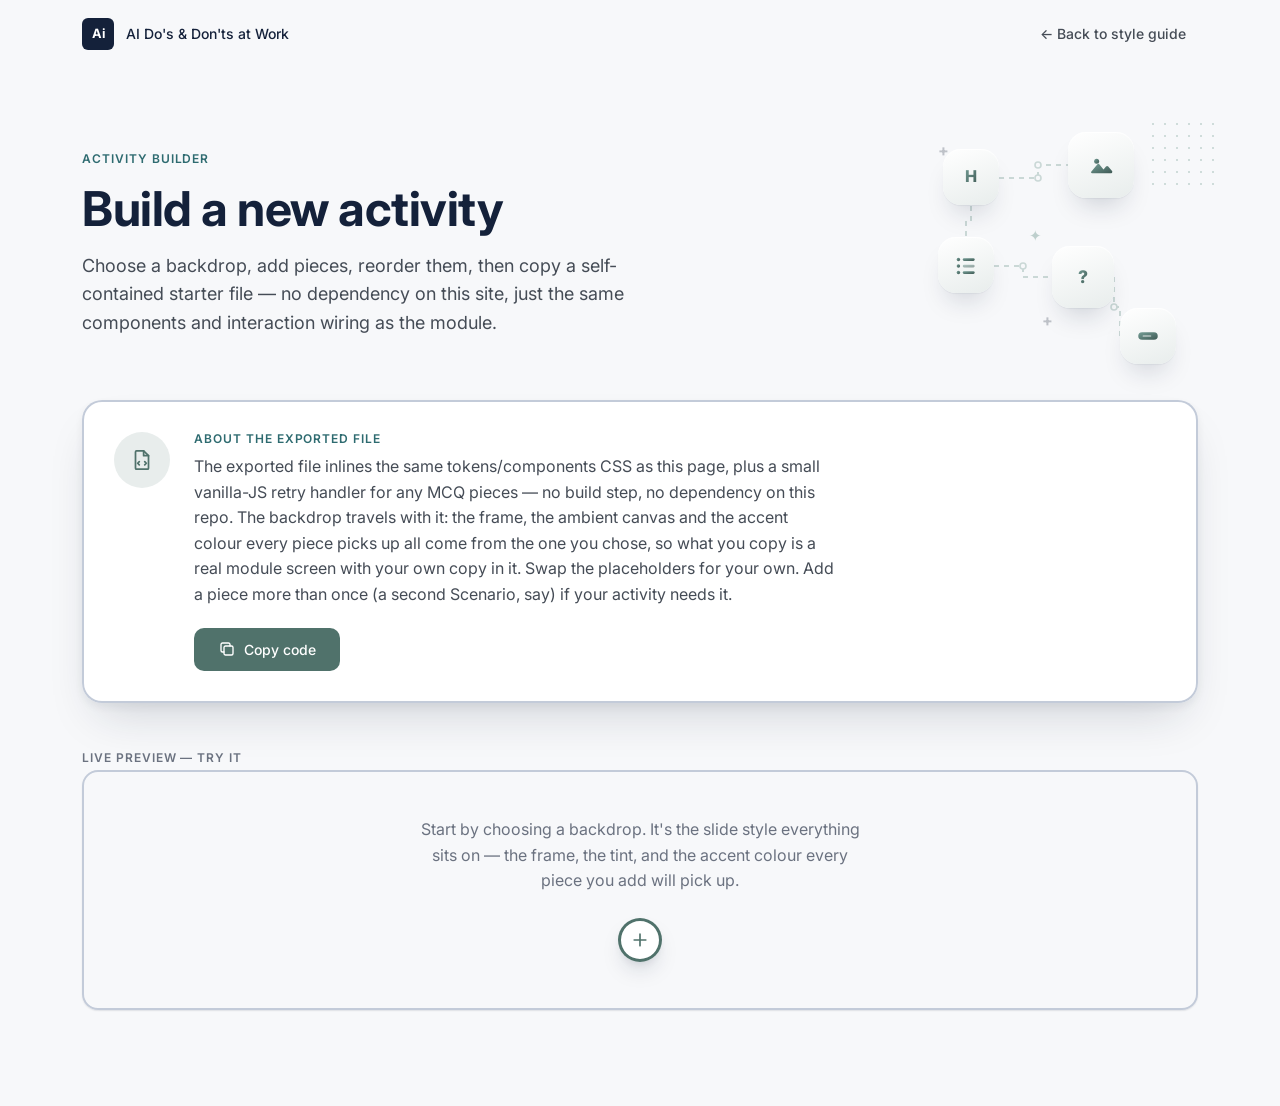
==== commit 00019fc0: "Make the backdrop the builder's stage, chosen first, instead of a piece The backdrop was one item in" ====
--- a/activity.html
+++ b/activity.html
@@ -28,7 +28,7 @@
   <div class="activity-hero-copy">
     <span class="eyebrow">Activity Builder</span>
     <h1 class="h-display">Build a new activity</h1>
-    <p class="body-lg">Add pieces, reorder them, then copy a self-contained starter file — no dependency on this site, just the same components and interaction wiring as the module.</p>
+    <p class="body-lg">Choose a backdrop, add pieces, reorder them, then copy a self-contained starter file — no dependency on this site, just the same components and interaction wiring as the module.</p>
   </div>
   <div class="activity-hero-art" aria-hidden="true">
     <svg width="0" height="0" style="position:absolute">
@@ -91,7 +91,7 @@
     </div>
     <div class="activity-about-body">
       <span class="eyebrow">About the exported file</span>
-      <p class="body">The exported file inlines the same tokens/components CSS as this page, plus a small vanilla-JS retry handler for any MCQ pieces — no build step, no dependency on this repo. Swap the placeholder copy for your own. Add a piece more than once (a second Scenario, say) if your activity needs it.</p>
+      <p class="body">The exported file inlines the same tokens/components CSS as this page, plus a small vanilla-JS retry handler for any MCQ pieces — no build step, no dependency on this repo. The backdrop travels with it: the frame, the ambient canvas and the accent colour every piece picks up all come from the one you chose, so what you copy is a real module screen with your own copy in it. Swap the placeholders for your own. Add a piece more than once (a second Scenario, say) if your activity needs it.</p>
       <div class="activity-about-actions">
         <button class="btn btn-primary" id="builder-copy" type="button">
           <svg viewBox="0 0 24 24" fill="none" stroke="currentColor" stroke-width="1.8" stroke-linecap="round" stroke-linejoin="round" aria-hidden="true"><rect x="8" y="8" width="12" height="12" rx="2"/><path d="M16 8V6a2 2 0 0 0-2-2H6a2 2 0 0 0-2 2v8a2 2 0 0 0 2 2h2"/></svg>
@@ -120,10 +120,6 @@
             <svg class="builder-add-icon" viewBox="0 0 24 24" fill="none" stroke="currentColor" stroke-width="1.6" stroke-linecap="round" stroke-linejoin="round" aria-hidden="true"><rect x="3.5" y="4.5" width="17" height="15" rx="2"/><circle cx="8.5" cy="9.5" r="1.5"/><path d="M4 16l4.5-4.5c.6-.6 1.4-.6 2 0L14 15l2-2c.6-.6 1.4-.6 2 0l2.5 2.5"/></svg>
             <span class="builder-add-label">Images</span>
           </button>
-          <button type="button" class="builder-add-item" data-add="backdrop">
-            <svg class="builder-add-icon" viewBox="0 0 24 24" fill="none" stroke="currentColor" stroke-width="1.6" stroke-linecap="round" stroke-linejoin="round" aria-hidden="true"><rect x="4.5" y="7.5" width="13" height="13" rx="2"/><circle cx="16.5" cy="6" r="0.9" fill="currentColor" stroke="none"/><circle cx="20" cy="7.5" r="0.9" fill="currentColor" stroke="none"/><circle cx="18.2" cy="10.3" r="0.9" fill="currentColor" stroke="none"/></svg>
-            <span class="builder-add-label">Backdrops</span>
-          </button>
           <button type="button" class="builder-add-item" data-add="takeaways">
             <svg class="builder-add-icon" viewBox="0 0 24 24" fill="none" stroke="currentColor" stroke-width="1.6" stroke-linecap="round" aria-hidden="true"><circle cx="4.5" cy="6" r="1" fill="currentColor" stroke="none"/><path d="M9 6h11"/><circle cx="4.5" cy="12" r="1" fill="currentColor" stroke="none"/><path d="M9 12h11"/><circle cx="4.5" cy="18" r="1" fill="currentColor" stroke="none"/><path d="M9 18h11"/></svg>
             <span class="builder-add-label">Takeaways</span>
@@ -137,6 +133,7 @@
             <span class="builder-add-label">CTA</span>
           </button>
         </div>
+        <div class="builder-backdrop-panel" id="builder-backdrop-panel" hidden></div>
       </div>
     </div>
   </div>
--- a/css/styles.css
+++ b/css/styles.css
@@ -345,8 +345,29 @@
 .section-home { padding: var(--space-2); border-radius: var(--radius-md); }
 .section-home svg { width: 24px; height: 24px; }
 .section-progress-track { display: flex; gap: var(--space-2); }
-.section-progress-track .tick { width: 28px; height: 4px; border-radius: var(--radius-pill); background: var(--color-line); }
-.section-progress-track .tick.is-done { background: var(--illo-accent, var(--color-ink-900)); }
+/* Both states are the backdrop's own deep stroke — the same value the section
+   frame, the options and the takeaways use — so the progress reads as part of
+   the current backdrop rather than a separate gray-and-accent scale.
+   The inactive tick is that stroke at low alpha rather than a second solved
+   color: the stroke is already luminance-matched across all ten hues, and a
+   fixed alpha carries that through, where the obvious existing light token
+   would not (--pattern-border spans 14.2 luma across the hues, lavender to
+   seafoam, so the idle tick would read heavier on some backdrops than others).
+   0.24 is measured, not derived: composited over the real canvas it lands at
+   59.1 luma against --color-line's 59.3, so the idle tick keeps exactly the
+   weight it had and only changes family. Sampling the rendered pixels is the
+   only way to get this right — the ambient wash behind the topbar is darker
+   than --canvas-bg-base, and computing against the flat base predicts 59.3 at
+   0.30 alpha, which actually renders at 53.4.
+   hsl() is written out at the tick rather than composed into a variable
+   higher up: a color composed on :root has its var()s substituted there, and
+   the per-pattern hue set on .section-inner would never reach it. */
+.section-progress-track .tick {
+  width: 28px; height: 4px; border-radius: var(--radius-pill);
+  background: hsl(var(--canvas-bg-h) var(--canvas-bd-s) var(--canvas-bd-l) / 0.24);
+  transition: background-color var(--duration-micro) var(--ease-standard);
+}
+.section-progress-track .tick.is-done { background: hsl(var(--canvas-bg-h) var(--canvas-bd-s) var(--canvas-bd-l)); }
 
 .section-content { display: none; opacity: 0; }
 .section-content.is-active { display: block; }
@@ -362,6 +383,10 @@
   position: relative;
   max-width: 420px;
   margin: 0 auto var(--space-8);
+  /* The corner accent is sized and offset in cqw so it scales with the
+     illustration instead of staying a fixed 96px while the art shrinks —
+     see .scene-pattern. */
+  container-type: inline-size;
 }
 .content-banner {
   position: relative;
@@ -377,24 +402,53 @@
   filter: drop-shadow(0 10px 16px rgba(20, 33, 58, 0.14));
 }
 
-/* Small pastel pattern accent, one per cluster set, peeking out from behind
-   the top-right corner of the illustration — a quiet, secondary flourish,
-   never the focal point. Capping both axes (rather than width alone) keeps
-   every pattern on the same footprint despite their 0.78–1.41 aspect range;
-   see the .backdrop-accent note in activity-builder.css. */
+/* Small pastel pattern accent, one per cluster set, tucked into the top-right
+   of the illustration — a quiet, secondary flourish, never the focal point.
+   Capping both axes (rather than width alone) keeps every pattern on the same
+   footprint despite their 0.78-1.41 aspect range; see the .stage-swatch-accent
+   note in activity-builder.css.
+
+   Everything here is in cqw — a share of the illustration's own width — and
+   that is the whole point. At a fixed 96px the accent stayed the same size
+   while the art scaled down with the viewport, so it took up an ever larger
+   share of the picture and, on 7 of the 13 scenes, sank into the artwork:
+   worst on verify-q2 and present-q1, where a quarter of its marks were
+   swallowed by the illustration and the rest read as scattered debris rather
+   than a pattern. Proportional units make the geometry identical at every
+   width, so it is solved once instead of per breakpoint.
+
+   The three values are measured against the alpha masks of all 13 scene/
+   pattern pairs, not eyeballed. Two of the three are pinned by limits that
+   have nothing to do with the artwork, which is why the accent ends up
+   smaller rather than merely moved:
+   - the 4.2cqw right offset is capped by the section frame, which clips
+     rather than overflows. The tightest point is the 481px breakpoint, where
+     the illustration is already 417px wide but sits only 20px short of the
+     frame; 4.2cqw is 17.5px there. A larger value looked fine on a phone and
+     on a desktop and still cut the accent off at exactly that width.
+   - the 4.0cqw rise is capped by the headings. Lifting the accent clear of
+     the art was the obvious fix and it does not survive contact with the
+     copy: between roughly 430px and 600px the last line of a heading reaches
+     into this column and leaves only 25px of headroom, and the accent paints
+     above that text, so a big rise just trades a collision with the
+     illustration for one with the words.
+   - 14cqw is then the largest the accent can be and still clear the drawn
+     silhouette of every scene given those two (worst case 13px of daylight,
+     on verify-q2). It is a little over half its old footprint; at 96px fixed
+     it had simply outgrown the illustration it was meant to decorate.
+   Re-derive by measurement if the art changes — nudging one of the three in
+   isolation will break one of the others. */
 .scene-pattern {
   position: absolute;
-  top: -22px;
-  right: -22px;
+  top: -4.0cqw;
+  right: -4.2cqw;
   width: auto;
   height: auto;
-  max-width: 96px;
-  max-height: 96px;
+  max-width: 14cqw;
+  max-height: 14cqw;
   z-index: 0;
   pointer-events: none;
 }
-@media (max-width: 480px) {
-  .scene-pattern { max-width: 72px; max-height: 72px; top: -14px; right: -14px; }
 }
 
 .info-beat .eyebrow { display: block; margin-bottom: var(--space-3); }
@@ -444,7 +498,14 @@
 /* ---- Scenario / MCQ ---- */
 /* The counter is one bordered chip rather than a numbered circle beside a
    label — the number was saying the same thing as the "of N" text next to it. */
-.scenario-meta { display: flex; align-items: center; margin-bottom: var(--space-5); }
+.scenario-meta { display: flex; align-items: center; gap: var(--space-3); margin-bottom: var(--space-5); }
+/* Sits left of the count chip, inside the scenario rather than up in the
+   topbar: the topbar is shared by every view, so a back control there would
+   need showing and hiding per view, while here it simply doesn't exist on the
+   info beat or the completion screen. Pulled left by its own padding so the
+   label lines up with the content column and the home icon above it. */
+.scenario-back { margin-left: calc(-1 * var(--space-3)); gap: var(--space-1); padding-left: var(--space-3); padding-right: var(--space-3); }
+.scenario-back svg { width: 18px; height: 18px; }
 /* Border and label take this slide's backdrop colour, the same way the info
    beat's CTA does — the frame, the corner pattern, and this chip are one hue.
    --pattern-accent is set on .section-inner from whichever view is active, so
--- a/css/activity-builder.css
+++ b/css/activity-builder.css
@@ -338,43 +338,104 @@
 .activity-pattern-swatch.is-selected { background: var(--color-cloud); box-shadow: 0 0 0 var(--border-thick) var(--activity-accent-600) inset; }
 .activity-field-note { color: var(--color-gray-500); font: var(--text-caption); margin-top: var(--space-2); }
 
-/* ---- backdrop piece: bordered card + corner pattern ----
-   One complete backdrop = the hairline-bordered panel PLUS its pattern,
-   matching the reference sheet: the pattern sits inside the border, inset
-   from the top-right corner, not peeking out from behind the panel. */
-.backdrop-piece { position: relative; max-width: 420px; margin: 0 auto; text-align: center; }
-.backdrop-frame {
-  position: relative; z-index: 1;
-  aspect-ratio: 16 / 9;
-  border-radius: var(--radius-lg);
+/* ---- the stage ----
+   The backdrop is not a piece in the list; it's the surface the list sits on.
+   Carrying the module's own .section-inner with a data-pattern is the whole
+   mechanism — the frame stroke, the ambient canvas, the answer and takeaway
+   borders, the scenario chip and the CTA all read those variables already, so
+   choosing a backdrop retints the entire build rather than dropping a picture
+   into it. Only the outer box metrics are overridden here: inside the preview
+   the stage fills the surface it's shown on instead of centring itself in a
+   page. */
+.activity-stage { width: 100%; max-width: none; margin: 0; }
+.activity-stage.is-blank { padding: var(--space-4) 0 0; }
+/* The preview is the surface, the stage is the slide on it — so the preview
+   gives up its own generous padding once a stage exists, or the two frames
+   read as a box inside a box. */
+.builder-preview:has(.activity-stage) { padding: var(--space-4); }
+
+.activity-stage-hint {
+  font: var(--text-body); color: var(--color-gray-500);
+  text-align: center; max-width: 44ch; margin: 0 auto var(--space-6);
+}
+.activity-stage-bar {
+  display: flex; align-items: center; justify-content: space-between;
+  gap: var(--space-4); flex-wrap: wrap;
+  margin: 0 var(--space-1) var(--space-3);
+}
+.activity-stage-name {
+  font: var(--text-caption); letter-spacing: var(--tracking-caption);
+  text-transform: uppercase; color: var(--color-gray-500);
+}
+.activity-stage-change {
+  border: 0; background: none; padding: 0; cursor: pointer;
+  font: var(--text-label); color: var(--color-ink-700);
+  text-decoration: underline; text-underline-offset: 3px;
+}
+.activity-stage-change:hover { color: var(--color-ink-900); }
+.activity-stage-change:focus-visible { outline: none; box-shadow: var(--activity-shadow-focus); border-radius: var(--radius-sm); }
+
+/* ---- backdrop picker ----
+   Each swatch is a miniature of the stage rather than a thumbnail of the
+   pattern file: same frame stroke, same tint, accent in the same corner. What
+   the choice actually changes is the surface, and a bare pattern graphic
+   showed none of that. */
+.builder-backdrop-panel {
+  position: absolute; top: calc(100% + var(--space-3)); left: 50%; transform: translateX(-50%);
+  z-index: 20; width: min(560px, calc(100vw - 2 * var(--space-6)));
+  background: var(--color-white); border-radius: var(--radius-lg);
+  box-shadow: 0 0 0 var(--border) var(--color-line) inset, var(--shadow-raised);
+  padding: var(--space-5);
+}
+.builder-backdrop-title {
+  display: block; font: var(--text-caption); letter-spacing: var(--tracking-caption);
+  text-transform: uppercase; color: var(--color-gray-500); margin-bottom: var(--space-4);
+}
+.builder-backdrop-grid {
+  display: grid; grid-template-columns: repeat(auto-fill, minmax(96px, 1fr));
+  gap: var(--space-3);
+}
+.stage-swatch {
+  border: 0; background: none; padding: 0; cursor: pointer;
+  display: flex; flex-direction: column; gap: var(--space-2); text-align: center;
+}
+.stage-swatch-tile {
+  position: relative; display: block; aspect-ratio: 4 / 3;
+  border-radius: var(--radius-md);
+  container-type: inline-size;
+  /* the stage's own recipe, compressed to a tile */
+  background:
+    radial-gradient(120% 60% at 50% 22%,
+      hsl(var(--canvas-bg-h) var(--canvas-bg-s) var(--canvas-bg-l) / 0.20) 0%,
+      hsl(var(--canvas-bg-h) var(--canvas-bg-s) var(--canvas-bg-l) / 0) 72%),
+    linear-gradient(180deg, #FDFDFD 0, var(--canvas-bg-base) 100%);
+  box-shadow: 0 0 0 var(--border) hsl(var(--canvas-bg-h) var(--canvas-bd-s) var(--canvas-bd-l)) inset;
+  transition: transform var(--duration-micro) var(--ease-standard);
+}
+.stage-swatch.is-blank .stage-swatch-tile {
   background: var(--color-white);
-  box-shadow: 0 0 0 var(--border) var(--pattern-border, var(--color-line)) inset;
-  overflow: hidden;
-  display: flex; align-items: center; justify-content: center;
-  color: var(--color-gray-500); font: var(--text-label);
-}
-.backdrop-frame[data-action="choose-asset"] {
-  cursor: pointer;
-  background: var(--color-cloud);
-  transition: background-color var(--duration-micro) var(--ease-standard);
-}
-.backdrop-frame[data-action="choose-asset"]:hover { background: var(--color-ink-100); }
-.backdrop-frame[data-action="choose-asset"]:focus-visible {
-  outline: none;
-  box-shadow: 0 0 0 var(--border) var(--pattern-border, var(--color-line)) inset, var(--activity-shadow-focus);
-}
+  box-shadow: 0 0 0 var(--border) var(--color-line) inset;
+}
+.stage-swatch:hover .stage-swatch-tile { transform: translateY(-2px); }
+.stage-swatch.is-selected .stage-swatch-tile {
+  box-shadow: 0 0 0 var(--border-thick) hsl(var(--canvas-bg-h) var(--canvas-bd-s) var(--canvas-bd-l)) inset;
+}
+.stage-swatch.is-blank.is-selected .stage-swatch-tile {
+  box-shadow: 0 0 0 var(--border-thick) var(--color-ink-500) inset;
+}
+.stage-swatch:focus-visible .stage-swatch-tile { outline: none; box-shadow: var(--activity-shadow-focus); }
+.stage-swatch-label { font: var(--text-caption); color: var(--color-gray-700); }
+.stage-swatch.is-selected .stage-swatch-label { color: var(--color-ink-900); }
 
 /* The pattern sources are content-tight (no baked-in transparent padding)
    but their aspect ratios run 0.78–1.41 and their intrinsic sizes 120–343px.
    Capping BOTH axes constrains whichever one is larger, so every pattern
    lands on the same corner footprint instead of a width-only cap making the
    tall/narrow ones read small and the wide/flat ones read oversized. */
-.backdrop-accent {
-  position: absolute; z-index: 2; top: var(--space-4); right: var(--space-4);
+.stage-swatch-accent {
+  position: absolute; top: 10%; right: 8%;
   width: auto; height: auto;
-  max-width: 92px; max-height: 92px;
+  max-width: 34cqw; max-height: 34cqw;
   pointer-events: none;
 }
-@media (max-width: 480px) {
-  .backdrop-accent { top: var(--space-3); right: var(--space-3); max-width: 68px; max-height: 68px; }
-}
+}
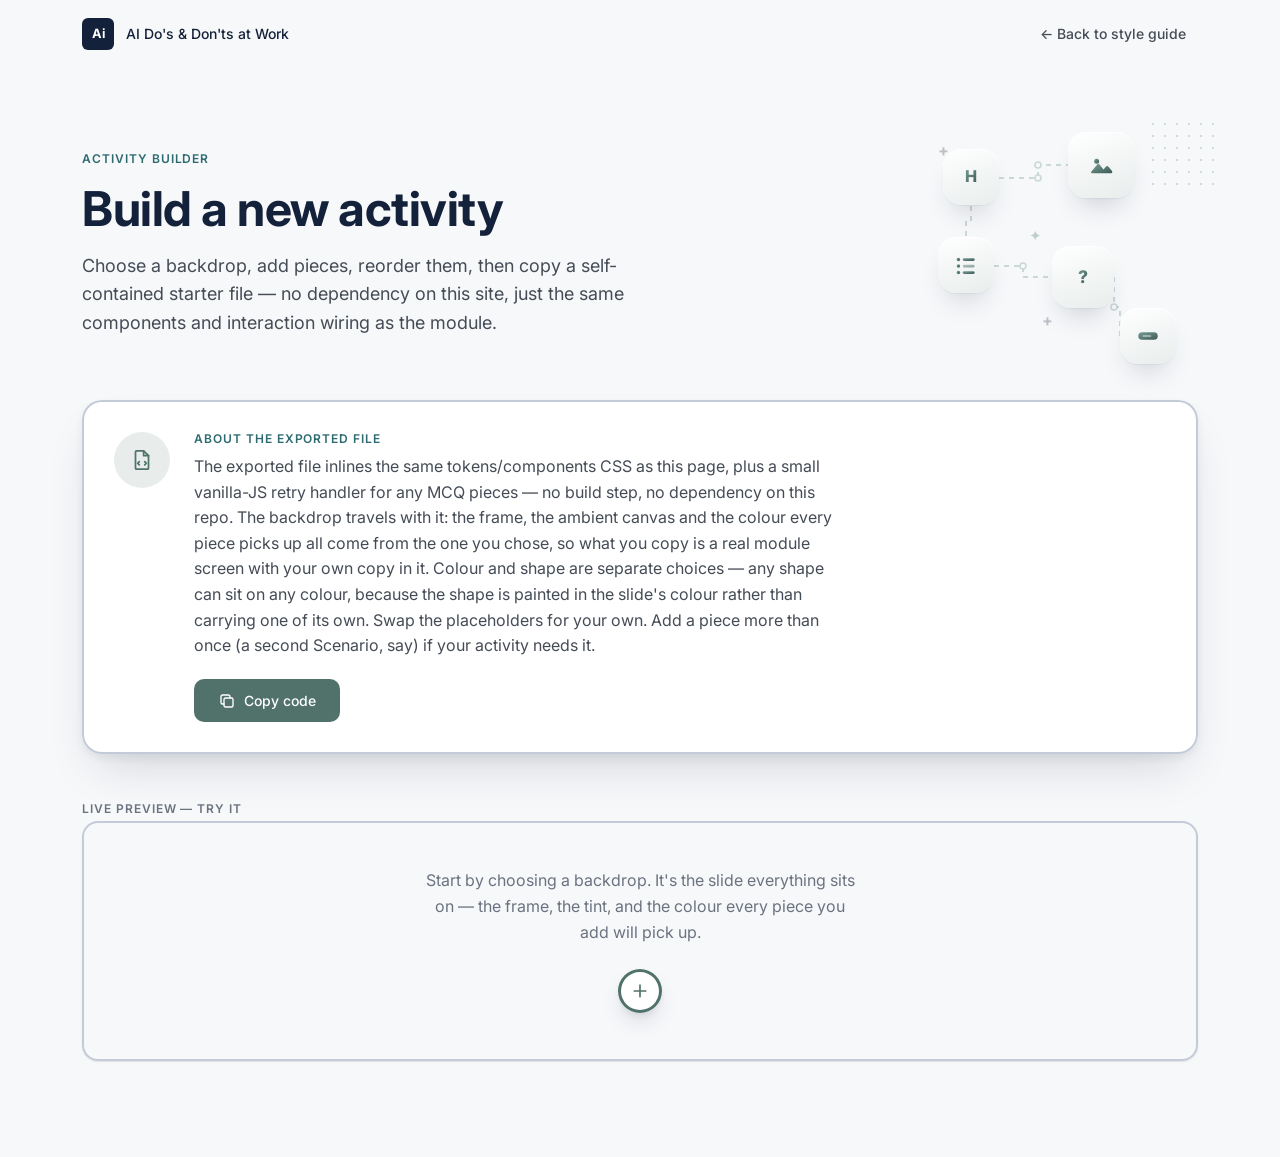
==== commit 145f9a0f: "Split the builder's backdrop into colour and shape, and paint shapes through a mask The picker offer" ====
--- a/activity.html
+++ b/activity.html
@@ -91,7 +91,7 @@
     </div>
     <div class="activity-about-body">
       <span class="eyebrow">About the exported file</span>
-      <p class="body">The exported file inlines the same tokens/components CSS as this page, plus a small vanilla-JS retry handler for any MCQ pieces — no build step, no dependency on this repo. The backdrop travels with it: the frame, the ambient canvas and the accent colour every piece picks up all come from the one you chose, so what you copy is a real module screen with your own copy in it. Swap the placeholders for your own. Add a piece more than once (a second Scenario, say) if your activity needs it.</p>
+      <p class="body">The exported file inlines the same tokens/components CSS as this page, plus a small vanilla-JS retry handler for any MCQ pieces — no build step, no dependency on this repo. The backdrop travels with it: the frame, the ambient canvas and the colour every piece picks up all come from the one you chose, so what you copy is a real module screen with your own copy in it. Colour and shape are separate choices — any shape can sit on any colour, because the shape is painted in the slide's colour rather than carrying one of its own. Swap the placeholders for your own. Add a piece more than once (a second Scenario, say) if your activity needs it.</p>
       <div class="activity-about-actions">
         <button class="btn btn-primary" id="builder-copy" type="button">
           <svg viewBox="0 0 24 24" fill="none" stroke="currentColor" stroke-width="1.8" stroke-linecap="round" stroke-linejoin="round" aria-hidden="true"><rect x="8" y="8" width="12" height="12" rx="2"/><path d="M16 8V6a2 2 0 0 0-2-2H6a2 2 0 0 0-2 2v8a2 2 0 0 0 2 2h2"/></svg>
--- a/css/tokens.css
+++ b/css/tokens.css
@@ -175,6 +175,17 @@
      and takeaways look like the change hadn't landed. */
   --canvas-bd-l: 30.4%;
 
+  /* Corner shapes are painted through the pattern file's alpha rather than
+     taking the colour baked into it, so any shape can sit on any backdrop and
+     still belong to it. One saturation for all of them, and a lightness solved
+     per hue to a fixed luminance — the ten source files were drawn separately
+     and range 14%-95% saturation and 32.8-60.8 luminance, so simply reusing
+     their own inks made some backdrops' accents three times heavier than
+     others'. Dial --shape-s to make the whole set louder or quieter; the
+     per-hue --shape-l values in styles.css would need re-solving if you do. */
+  --shape-s: 34%;
+  --shape-l: 62.4%;   /* fallback outside a backdrop: the sage default hue */
+
   --canvas-bg-a-pool:  0.155;  /* the ambient pool                */
   --canvas-bg-a-spill: 0.078;  /* wider, weaker perimeter spill   */
   --canvas-bg-a-wash:  0.065;  /* keeps the top edge from reading
--- a/css/styles.css
+++ b/css/styles.css
@@ -267,16 +267,16 @@
    reads as a forest tone rather than a pastel of the backdrop.
    They differ because hue-luminance spread widens with saturation, so one
    shared value would leave the green backdrops visibly lighter. */
-[data-pattern="concentric-arcs-blue"] { --pattern-border: #BCCEE6; --pattern-accent: #2F6FC4; --pattern-accent-hover: #3476CF; --canvas-bg-h: 214; --canvas-bg-l: 54.0%; --canvas-bd-l: 42.0%; --canvas-bd-l-hover: 48.1%; }
-[data-pattern="confetti-peach"] { --pattern-border: #E6CEBC; --pattern-accent: #A55D27; --pattern-accent-hover: #AF6329; --canvas-bg-h: 26; --canvas-bg-l: 51.7%; --canvas-bd-l: 37.2%; --canvas-bd-l-hover: 42.6%; }
-[data-pattern="corner-lines-sage"] { --pattern-border: #CDD6CC; --pattern-accent: #5B7658; --pattern-accent-hover: #617E5E; --canvas-bg-h: 114; --canvas-bg-l: 47.9%; --canvas-bd-l: 31.0%; --canvas-bd-l-hover: 35.6%; }
-[data-pattern="diamond-cluster-dusty-rose"] { --pattern-border: #E0C2C4; --pattern-accent: #B94A52; --pattern-accent-hover: #BD565D; --canvas-bg-h: 356; --canvas-bg-l: 56.1%; --canvas-bd-l: 45.7%; --canvas-bd-l-hover: 52.1%; }
-[data-pattern="dot-matrix-mint"] { --pattern-border: #C9D9D4; --pattern-accent: #4A7869; --pattern-accent-hover: #4F7F70; --canvas-bg-h: 161; --canvas-bg-l: 47.5%; --canvas-bd-l: 30.6%; --canvas-bd-l-hover: 35.1%; }
-[data-pattern="dot-square-seafoam"] { --pattern-border: #C5DDD9; --pattern-accent: #3A796F; --pattern-accent-hover: #3E8276; --canvas-bg-h: 170; --canvas-bg-l: 47.4%; --canvas-bd-l: 30.4%; --canvas-bd-l-hover: 34.8%; }
-[data-pattern="geometric-marks-powder-blue"] { --pattern-border: #BCD0E6; --pattern-accent: #2D71BC; --pattern-accent-hover: #2F78C7; --canvas-bg-h: 211; --canvas-bg-l: 53.4%; --canvas-bd-l: 40.7%; --canvas-bd-l-hover: 46.6%; }
-[data-pattern="mini-circles-peach"] { --pattern-border: #E6CBBC; --pattern-accent: #AB5729; --pattern-accent-hover: #B75D2B; --canvas-bg-h: 21; --canvas-bg-l: 52.7%; --canvas-bd-l: 38.8%; --canvas-bd-l-hover: 44.4%; }
-[data-pattern="offset-squares-sage-gray"] { --pattern-border: #CCD6D2; --pattern-accent: #577569; --pattern-accent-hover: #5D7D70; --canvas-bg-h: 156; --canvas-bg-l: 47.6%; --canvas-bd-l: 30.7%; --canvas-bd-l-hover: 35.2%; }
-[data-pattern="ring-cluster-lavender"] { --pattern-border: #CBBCE6; --pattern-accent: #8253D6; --pattern-accent-hover: #895DD9; --canvas-bg-h: 261; --canvas-bg-l: 57.3%; --canvas-bd-l: 51.3%; --canvas-bd-l-hover: 56.2%; }
+[data-pattern="concentric-arcs-blue"] { --pattern-border: #BCCEE6; --pattern-accent: #2F6FC4; --pattern-accent-hover: #3476CF; --canvas-bg-h: 214; --canvas-bg-l: 54.0%; --canvas-bd-l: 42.0%; --canvas-bd-l-hover: 48.1%;  --shape-l: 72.2%;}
+[data-pattern="confetti-peach"] { --pattern-border: #E6CEBC; --pattern-accent: #A55D27; --pattern-accent-hover: #AF6329; --canvas-bg-h: 26; --canvas-bg-l: 51.7%; --canvas-bd-l: 37.2%; --canvas-bd-l-hover: 42.6%;  --shape-l: 69.4%;}
+[data-pattern="corner-lines-sage"] { --pattern-border: #CDD6CC; --pattern-accent: #5B7658; --pattern-accent-hover: #617E5E; --canvas-bg-h: 114; --canvas-bg-l: 47.9%; --canvas-bd-l: 31.0%; --canvas-bd-l-hover: 35.6%;  --shape-l: 63.2%;}
+[data-pattern="diamond-cluster-dusty-rose"] { --pattern-border: #E0C2C4; --pattern-accent: #B94A52; --pattern-accent-hover: #BD565D; --canvas-bg-h: 356; --canvas-bg-l: 56.1%; --canvas-bd-l: 45.7%; --canvas-bd-l-hover: 52.1%;  --shape-l: 74.6%;}
+[data-pattern="dot-matrix-mint"] { --pattern-border: #C9D9D4; --pattern-accent: #4A7869; --pattern-accent-hover: #4F7F70; --canvas-bg-h: 161; --canvas-bg-l: 47.5%; --canvas-bd-l: 30.6%; --canvas-bd-l-hover: 35.1%;  --shape-l: 62.4%;}
+[data-pattern="dot-square-seafoam"] { --pattern-border: #C5DDD9; --pattern-accent: #3A796F; --pattern-accent-hover: #3E8276; --canvas-bg-h: 170; --canvas-bg-l: 47.4%; --canvas-bd-l: 30.4%; --canvas-bd-l-hover: 34.8%;  --shape-l: 62.0%;}
+[data-pattern="geometric-marks-powder-blue"] { --pattern-border: #BCD0E6; --pattern-accent: #2D71BC; --pattern-accent-hover: #2F78C7; --canvas-bg-h: 211; --canvas-bg-l: 53.4%; --canvas-bd-l: 40.7%; --canvas-bd-l-hover: 46.6%;  --shape-l: 71.5%;}
+[data-pattern="mini-circles-peach"] { --pattern-border: #E6CBBC; --pattern-accent: #AB5729; --pattern-accent-hover: #B75D2B; --canvas-bg-h: 21; --canvas-bg-l: 52.7%; --canvas-bd-l: 38.8%; --canvas-bd-l-hover: 44.4%;  --shape-l: 70.6%;}
+[data-pattern="offset-squares-sage-gray"] { --pattern-border: #CCD6D2; --pattern-accent: #577569; --pattern-accent-hover: #5D7D70; --canvas-bg-h: 156; --canvas-bg-l: 47.6%; --canvas-bd-l: 30.7%; --canvas-bd-l-hover: 35.2%;  --shape-l: 62.6%;}
+[data-pattern="ring-cluster-lavender"] { --pattern-border: #CBBCE6; --pattern-accent: #8253D6; --pattern-accent-hover: #895DD9; --canvas-bg-h: 261; --canvas-bg-l: 57.3%; --canvas-bd-l: 51.3%; --canvas-bd-l-hover: 56.2%;  --shape-l: 75.8%;}
 
 /* ---- Section content (lives inside .card-section once a card expands) ---- */
 /* Each cluster page is framed like one of the backdrop cards: a bold stroke
@@ -405,8 +405,10 @@
 /* Small pastel pattern accent, one per cluster set, tucked into the top-right
    of the illustration — a quiet, secondary flourish, never the focal point.
    Capping both axes (rather than width alone) keeps every pattern on the same
-   footprint despite their 0.78-1.41 aspect range; see the .stage-swatch-accent
-   note in activity-builder.css.
+   footprint despite their 0.78-1.41 aspect range: the sources are
+   content-tight, with no baked-in transparent padding, but their intrinsic
+   sizes run 120-343px, so capping one axis alone would make the tall narrow
+   ones read small and the wide flat ones oversized.
 
    Everything here is in cqw — a share of the illustration's own width — and
    that is the whole point. At a fixed 96px the accent stayed the same size
@@ -449,6 +451,33 @@
   z-index: 0;
   pointer-events: none;
 }
+
+/* The builder's variant of the same accent. It paints a colour through the
+   pattern file's alpha channel instead of showing the file's own pixels, so
+   the shape and the backdrop colour become independent: any of the ten
+   silhouettes can sit on any of the ten backdrops and still belong to it.
+   The shape lives entirely in the alpha (80-89% of each file is fully
+   transparent, 4-7% solid ink), which is what makes this work with no new
+   assets.
+   mask-image is set on the element itself rather than through a variable
+   here. A relative url() inside a custom property resolves against the
+   stylesheet it is substituted into, not the document — so a path written for
+   the page silently became /css/assets/... and the mask failed to load,
+   leaving a plain coloured square. Set in the markup it resolves against the
+   document, which is what both this page and the exported file need.
+
+   The box is square while the shapes are not, so the mask is pinned to the
+   box's top-right rather than centred — otherwise a tall shape would float
+   inward from the corner the offsets were solved against. Sizing still
+   resolves on the larger axis, exactly as the img's two-axis cap did. */
+.shape-accent {
+  width: 14cqw;
+  height: 14cqw;
+  background-color: hsl(var(--canvas-bg-h) var(--shape-s) var(--shape-l));
+  -webkit-mask-repeat: no-repeat; mask-repeat: no-repeat;
+  -webkit-mask-position: top right; mask-position: top right;
+  -webkit-mask-size: contain; mask-size: contain;
+}
 }
 
 .info-beat .eyebrow { display: block; margin-bottom: var(--space-3); }
--- a/css/activity-builder.css
+++ b/css/activity-builder.css
@@ -403,11 +403,17 @@
   position: relative; display: block; aspect-ratio: 4 / 3;
   border-radius: var(--radius-md);
   container-type: inline-size;
-  /* the stage's own recipe, compressed to a tile */
+  /* The stage's recipe, but deliberately not to scale. On the real slide the
+     wash is barely-there ambient light across 780px; shrunk to a 120px tile
+     at those alphas every colour rendered as the same near-white square and
+     only the 2px frame told them apart. A swatch has one job — name the
+     colour — so the wash is pushed until it does that, and the saturation is
+     taken off --canvas-bd-s (the frame's) rather than --canvas-bg-s (the
+     ambient one) for the same reason. */
   background:
-    radial-gradient(120% 60% at 50% 22%,
-      hsl(var(--canvas-bg-h) var(--canvas-bg-s) var(--canvas-bg-l) / 0.20) 0%,
-      hsl(var(--canvas-bg-h) var(--canvas-bg-s) var(--canvas-bg-l) / 0) 72%),
+    radial-gradient(135% 80% at 50% 12%,
+      hsl(var(--canvas-bg-h) var(--canvas-bd-s) var(--canvas-bd-l) / 0.30) 0%,
+      hsl(var(--canvas-bg-h) var(--canvas-bd-s) var(--canvas-bd-l) / 0.05) 78%),
     linear-gradient(180deg, #FDFDFD 0, var(--canvas-bg-base) 100%);
   box-shadow: 0 0 0 var(--border) hsl(var(--canvas-bg-h) var(--canvas-bd-s) var(--canvas-bd-l)) inset;
   transition: transform var(--duration-micro) var(--ease-standard);
@@ -427,15 +433,49 @@
 .stage-swatch-label { font: var(--text-caption); color: var(--color-gray-700); }
 .stage-swatch.is-selected .stage-swatch-label { color: var(--color-ink-900); }
 
-/* The pattern sources are content-tight (no baked-in transparent padding)
-   but their aspect ratios run 0.78–1.41 and their intrinsic sizes 120–343px.
-   Capping BOTH axes constrains whichever one is larger, so every pattern
-   lands on the same corner footprint instead of a width-only cap making the
-   tall/narrow ones read small and the wide/flat ones read oversized. */
-.stage-swatch-accent {
-  position: absolute; top: 10%; right: 8%;
-  width: auto; height: auto;
-  max-width: 34cqw; max-height: 34cqw;
-  pointer-events: none;
-}
-}
+/* ---- shape row ----
+   The silhouettes are shown in the colour they'll actually come out in, which
+   is the whole point of separating them: the tile carries the chosen theme's
+   data-pattern, so switching colour above repaints this row rather than
+   invalidating it. Before a colour is picked there's nothing to paint them
+   in, so the row is disabled rather than shown in some placeholder grey that
+   isn't an option. */
+.builder-backdrop-title.is-second { margin-top: var(--space-5); }
+.builder-shape-grid.is-disabled { opacity: 0.4; pointer-events: none; }
+.shape-swatch {
+  border: 0; background: none; cursor: pointer;
+  display: flex; flex-direction: column; align-items: center; gap: var(--space-2);
+}
+.shape-swatch-tile {
+  display: block; width: 100%; aspect-ratio: 1 / 1;
+  border-radius: var(--radius-md);
+  background-color: hsl(var(--canvas-bg-h) var(--shape-s) var(--shape-l));
+  -webkit-mask-repeat: no-repeat; mask-repeat: no-repeat;
+  -webkit-mask-position: center; mask-position: center;
+  -webkit-mask-size: 76%; mask-size: 76%;
+  transition: transform var(--duration-micro) var(--ease-standard);
+}
+/* "None" has no silhouette to show, so it gets an empty framed tile rather
+   than a blank gap — otherwise the option reads as a rendering failure. */
+.shape-swatch-tile.is-none {
+  -webkit-mask: none; mask: none;
+  background: var(--color-white);
+  box-shadow: 0 0 0 var(--border) var(--color-line) inset;
+}
+.shape-swatch:hover .shape-swatch-tile { transform: translateY(-2px); }
+.shape-swatch.is-selected .stage-swatch-label { color: var(--color-ink-900); font-weight: 600; }
+.shape-swatch.is-selected .shape-swatch-tile.is-none { box-shadow: 0 0 0 var(--border-thick) var(--color-ink-500) inset; }
+/* Selection has to live on the button, not the tile. The tile is masked, and
+   a mask clips everything the element paints — including its own outline or
+   ring, which simply vanished. The button is unmasked, so it can hold both. */
+.shape-swatch { padding: var(--space-2); border-radius: var(--radius-md); }
+.shape-swatch.is-selected {
+  background: var(--color-white);
+  box-shadow: 0 0 0 var(--border-thick) hsl(var(--canvas-bg-h) var(--canvas-bd-s) var(--canvas-bd-l)) inset;
+}
+.shape-swatch:focus-visible { outline: none; box-shadow: var(--activity-shadow-focus); }
+
+.activity-check { display: flex; align-items: center; gap: var(--space-2); font: var(--text-label); color: var(--color-ink-900); cursor: pointer; }
+.activity-check input { width: 16px; height: 16px; accent-color: var(--color-sage-600); }
+
+}
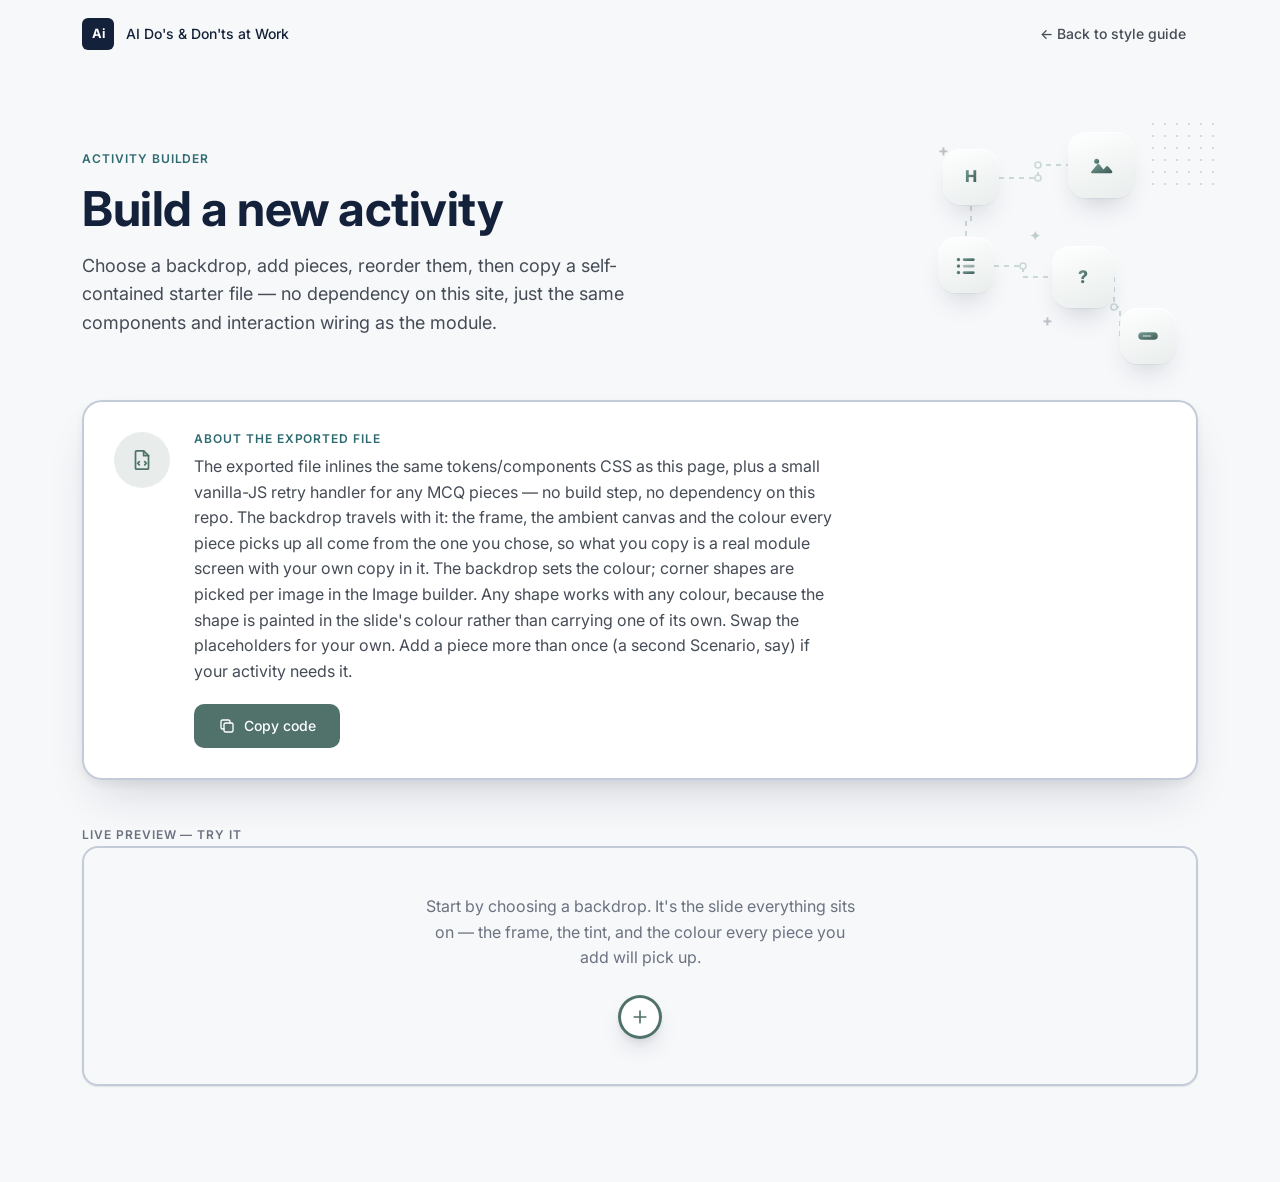
==== commit 53f2a549: "Move corner shapes out of the backdrop picker and into the Image builder The backdrop picker had gro" ====
--- a/activity.html
+++ b/activity.html
@@ -91,7 +91,7 @@
     </div>
     <div class="activity-about-body">
       <span class="eyebrow">About the exported file</span>
-      <p class="body">The exported file inlines the same tokens/components CSS as this page, plus a small vanilla-JS retry handler for any MCQ pieces — no build step, no dependency on this repo. The backdrop travels with it: the frame, the ambient canvas and the colour every piece picks up all come from the one you chose, so what you copy is a real module screen with your own copy in it. Colour and shape are separate choices — any shape can sit on any colour, because the shape is painted in the slide's colour rather than carrying one of its own. Swap the placeholders for your own. Add a piece more than once (a second Scenario, say) if your activity needs it.</p>
+      <p class="body">The exported file inlines the same tokens/components CSS as this page, plus a small vanilla-JS retry handler for any MCQ pieces — no build step, no dependency on this repo. The backdrop travels with it: the frame, the ambient canvas and the colour every piece picks up all come from the one you chose, so what you copy is a real module screen with your own copy in it. The backdrop sets the colour; corner shapes are picked per image in the Image builder. Any shape works with any colour, because the shape is painted in the slide's colour rather than carrying one of its own. Swap the placeholders for your own. Add a piece more than once (a second Scenario, say) if your activity needs it.</p>
       <div class="activity-about-actions">
         <button class="btn btn-primary" id="builder-copy" type="button">
           <svg viewBox="0 0 24 24" fill="none" stroke="currentColor" stroke-width="1.8" stroke-linecap="round" stroke-linejoin="round" aria-hidden="true"><rect x="8" y="8" width="12" height="12" rx="2"/><path d="M16 8V6a2 2 0 0 0-2-2H6a2 2 0 0 0-2 2v8a2 2 0 0 0 2 2h2"/></svg>
@@ -118,7 +118,7 @@
           </button>
           <button type="button" class="builder-add-item" data-add="image">
             <svg class="builder-add-icon" viewBox="0 0 24 24" fill="none" stroke="currentColor" stroke-width="1.6" stroke-linecap="round" stroke-linejoin="round" aria-hidden="true"><rect x="3.5" y="4.5" width="17" height="15" rx="2"/><circle cx="8.5" cy="9.5" r="1.5"/><path d="M4 16l4.5-4.5c.6-.6 1.4-.6 2 0L14 15l2-2c.6-.6 1.4-.6 2 0l2.5 2.5"/></svg>
-            <span class="builder-add-label">Images</span>
+            <span class="builder-add-label">Image builder</span>
           </button>
           <button type="button" class="builder-add-item" data-add="takeaways">
             <svg class="builder-add-icon" viewBox="0 0 24 24" fill="none" stroke="currentColor" stroke-width="1.6" stroke-linecap="round" aria-hidden="true"><circle cx="4.5" cy="6" r="1" fill="currentColor" stroke="none"/><path d="M9 6h11"/><circle cx="4.5" cy="12" r="1" fill="currentColor" stroke="none"/><path d="M9 12h11"/><circle cx="4.5" cy="18" r="1" fill="currentColor" stroke="none"/><path d="M9 18h11"/></svg>
--- a/css/styles.css
+++ b/css/styles.css
@@ -404,11 +404,11 @@
 
 /* Small pastel pattern accent, one per cluster set, tucked into the top-right
    of the illustration — a quiet, secondary flourish, never the focal point.
-   Capping both axes (rather than width alone) keeps every pattern on the same
-   footprint despite their 0.78-1.41 aspect range: the sources are
+   Sizing on the larger axis (rather than width alone) keeps every pattern on
+   the same footprint despite their 0.78-1.41 aspect range: the sources are
    content-tight, with no baked-in transparent padding, but their intrinsic
-   sizes run 120-343px, so capping one axis alone would make the tall narrow
-   ones read small and the wide flat ones oversized.
+   sizes run 120-343px, so constraining one axis alone would make the tall
+   narrow ones read small and the wide flat ones oversized.
 
    Everything here is in cqw — a share of the illustration's own width — and
    that is the whole point. At a fixed 96px the accent stayed the same size
@@ -444,40 +444,30 @@
   position: absolute;
   top: -4.0cqw;
   right: -4.2cqw;
-  width: auto;
-  height: auto;
-  max-width: 14cqw;
-  max-height: 14cqw;
+  width: 14cqw;
+  height: 14cqw;
   z-index: 0;
   pointer-events: none;
-}
-
-/* The builder's variant of the same accent. It paints a colour through the
-   pattern file's alpha channel instead of showing the file's own pixels, so
-   the shape and the backdrop colour become independent: any of the ten
-   silhouettes can sit on any of the ten backdrops and still belong to it.
-   The shape lives entirely in the alpha (80-89% of each file is fully
-   transparent, 4-7% solid ink), which is what makes this work with no new
-   assets.
-   mask-image is set on the element itself rather than through a variable
-   here. A relative url() inside a custom property resolves against the
-   stylesheet it is substituted into, not the document — so a path written for
-   the page silently became /css/assets/... and the mask failed to load,
-   leaving a plain coloured square. Set in the markup it resolves against the
-   document, which is what both this page and the exported file need.
-
-   The box is square while the shapes are not, so the mask is pinned to the
-   box's top-right rather than centred — otherwise a tall shape would float
-   inward from the corner the offsets were solved against. Sizing still
-   resolves on the larger axis, exactly as the img's two-axis cap did. */
-.shape-accent {
-  width: 14cqw;
-  height: 14cqw;
+  /* Painted through the file's alpha rather than shown as-is. The ten source
+     files were drawn separately and their inks range 14-95% saturation and
+     32.8-60.8 luminance, so some screens' accents read nearly twice as heavy
+     as others'; taking the colour from the solved backdrop palette instead
+     lands every one of them at the same weight. It also makes shape and
+     colour independent, which is what the activity builder needs.
+     mask-image is set on the element rather than through a variable: a
+     relative url() inside a custom property resolves against the stylesheet
+     it is substituted into, not the document, so a path written for the page
+     silently became /css/assets/... and the mask failed to load.
+     The box is square while the shapes are not, so the mask is pinned to its
+     top-right rather than centred — that keeps the ink's corner exactly where
+     the img's tight box put it, and `contain` still resolves on the larger
+     axis, so the offsets solved above did not move. */
   background-color: hsl(var(--canvas-bg-h) var(--shape-s) var(--shape-l));
   -webkit-mask-repeat: no-repeat; mask-repeat: no-repeat;
   -webkit-mask-position: top right; mask-position: top right;
   -webkit-mask-size: contain; mask-size: contain;
 }
+
 }
 
 .info-beat .eyebrow { display: block; margin-bottom: var(--space-3); }
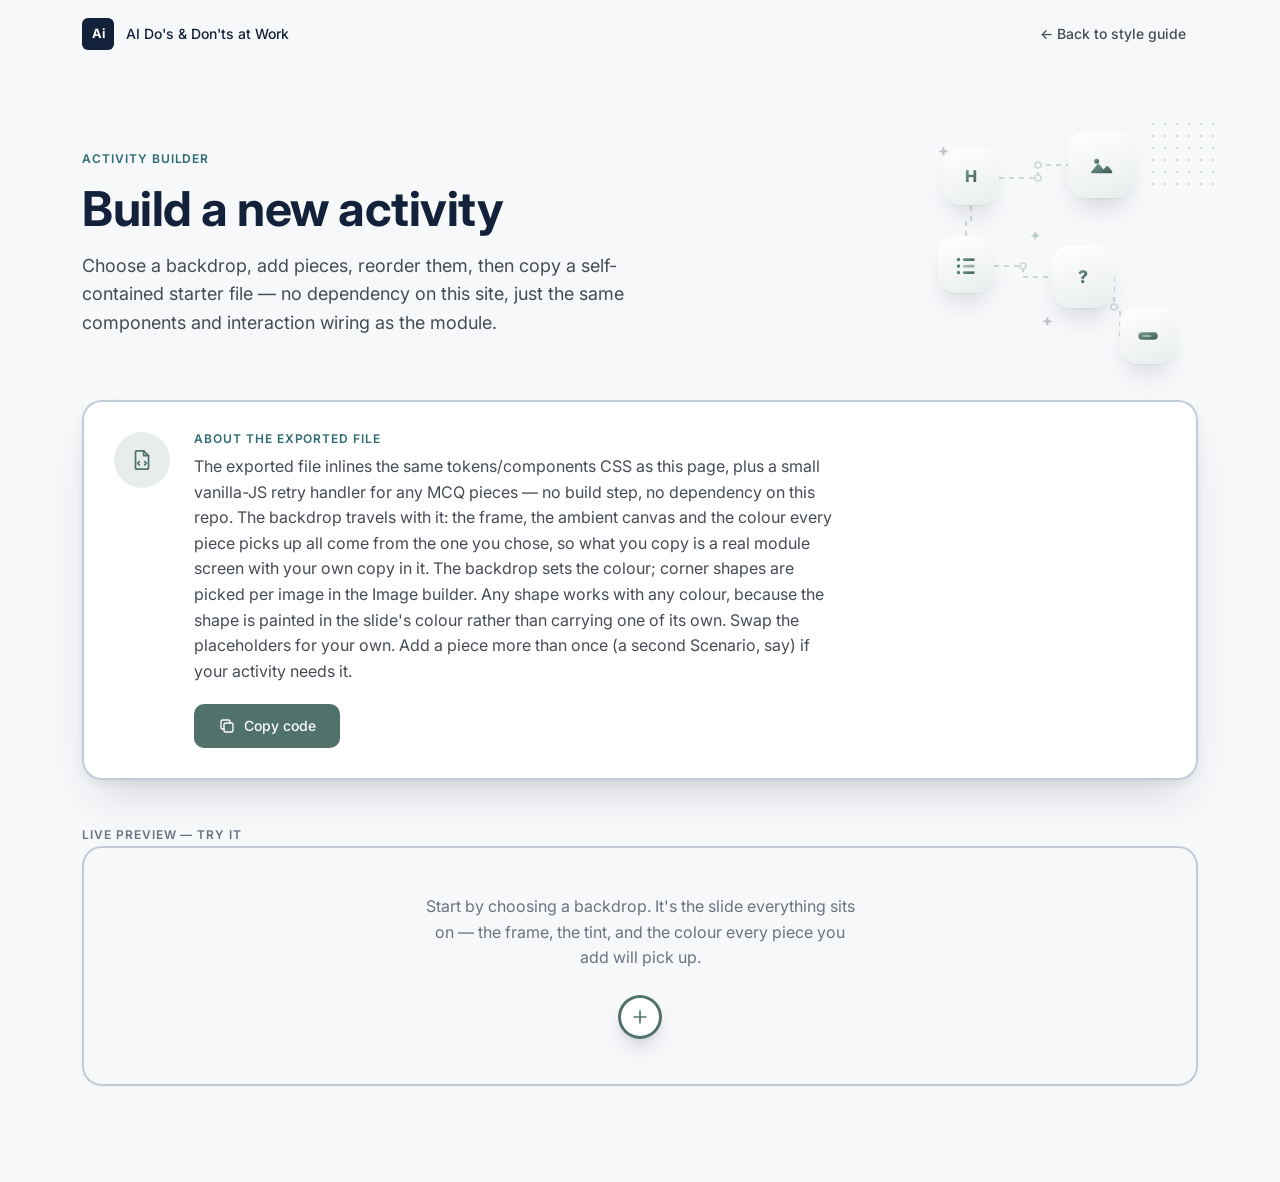
==== commit 44cbb4f0: "Replace the CTA piece with a body-text piece The CTA did nothing. The exported file wires up exactly" ====
--- a/activity.html
+++ b/activity.html
@@ -116,6 +116,10 @@
             <svg class="builder-add-icon" viewBox="0 0 24 24" fill="none" stroke="currentColor" stroke-width="1.6" stroke-linecap="round" aria-hidden="true"><path d="M5 6h14M12 6v12"/></svg>
             <span class="builder-add-label">Heading</span>
           </button>
+          <button type="button" class="builder-add-item" data-add="text">
+            <svg class="builder-add-icon" viewBox="0 0 24 24" fill="none" stroke="currentColor" stroke-width="1.6" stroke-linecap="round" aria-hidden="true"><path d="M4 6h16M4 11h16M4 16h16M4 21h10"/></svg>
+            <span class="builder-add-label">Body text</span>
+          </button>
           <button type="button" class="builder-add-item" data-add="image">
             <svg class="builder-add-icon" viewBox="0 0 24 24" fill="none" stroke="currentColor" stroke-width="1.6" stroke-linecap="round" stroke-linejoin="round" aria-hidden="true"><rect x="3.5" y="4.5" width="17" height="15" rx="2"/><circle cx="8.5" cy="9.5" r="1.5"/><path d="M4 16l4.5-4.5c.6-.6 1.4-.6 2 0L14 15l2-2c.6-.6 1.4-.6 2 0l2.5 2.5"/></svg>
             <span class="builder-add-label">Image builder</span>
@@ -128,10 +132,6 @@
             <svg class="builder-add-icon" viewBox="0 0 24 24" fill="none" stroke="currentColor" stroke-width="1.6" stroke-linecap="round" stroke-linejoin="round" aria-hidden="true"><circle cx="12" cy="12" r="8.5"/><path d="M9.4 9.3a2.6 2.6 0 0 1 5 .8c0 1.7-2.4 2-2.4 3.4"/><circle cx="12" cy="16.6" r="0.9" fill="currentColor" stroke="none"/></svg>
             <span class="builder-add-label">Scenario</span>
           </button>
-          <button type="button" class="builder-add-item" data-add="button">
-            <svg class="builder-add-icon" viewBox="0 0 24 24" fill="none" stroke="currentColor" stroke-width="1.6" stroke-linecap="round" aria-hidden="true"><rect x="3.5" y="8" width="17" height="8" rx="4"/><path d="M8 12h8"/></svg>
-            <span class="builder-add-label">CTA</span>
-          </button>
         </div>
         <div class="builder-backdrop-panel" id="builder-backdrop-panel" hidden></div>
       </div>
--- a/css/tokens.css
+++ b/css/tokens.css
@@ -197,12 +197,57 @@
      first screenful whatever the content length. */
   --canvas-bg-span: clamp(520px, 82vh, 940px);
 
+  /* ---- Surfaces: layered depth ----
+     A container system rather than per-component styling: page > panel >
+     nested surface > control, each step separated by a very small amount of
+     tone, edge and elevation rather than by one strong effect.
+
+     The edge tokens are named --line-* and not --border-*, because
+     --border-* in this file already means a WIDTH (1.5/2/3/4px). Two scales
+     sharing a prefix, one holding widths and one holding colours, is a trap
+     worth avoiding.
+
+     Defined here so they are available to the whole app, but currently
+     applied only to the activity builder's own chrome. The module's surfaces
+     deliberately speak a different language — 2px borders and a 4px frame in
+     the backdrop's solved colour — and this system is not meant to overwrite
+     that. */
+  --surface-panel:   #FFFFFF;
+  --surface-nested:  #F7F9FA;
+  --surface-control: #FFFFFF;
+
+  /* The panel edge is a real 2px ring, not a hairline. That is what the
+     "About the exported file" card already used, and it reads as part of the
+     same app as the module — which states every surface with a border rather
+     than with elevation alone. Drawn as an inset box-shadow, the way the rest
+     of this codebase draws edges, so thickening one never changes layout. */
+  --line-panel:         var(--color-line);
+  --line-nested:        rgba(40, 60, 80, 0.07);
+  --line-control:       rgba(40, 60, 80, 0.16);
+  --line-control-hover: rgba(40, 60, 80, 0.26);
+
+  /* Two layers, never one: a tight contact shadow to seat the panel, and a
+     broad low-opacity ambient one for the depth. A single large blur reads as
+     a floating modal instead of an application surface. */
+  --elev-panel:         0 4px 8px rgba(20, 33, 58, 0.06), 0 24px 48px -16px rgba(20, 33, 58, 0.18);
+  --elev-control:       0 1px 1px rgba(20, 35, 50, 0.03);
+  --elev-control-hover: 0 1px 2px rgba(20, 35, 50, 0.05), 0 2px 6px rgba(20, 35, 50, 0.05);
+
   /* ---- Radius ---- */
   --radius-sm: 6px;
   --radius-md: 10px;
+  --radius-surface: 14px;   /* the one genuinely missing step: between a
+                               control and a panel, for nested surfaces.
+                               14 rather than 12 so the ladder from a 20px
+                               panel down to a 10px control stays even. */
   --radius-lg: 16px;
   --radius-card: 20px;
   --radius-pill: 999px;
+  /* Semantic aliases onto the scale above rather than a second set of
+     numbers — so "panel" and "control" can be named without the two scales
+     drifting apart. */
+  --radius-panel:   var(--radius-card);
+  --radius-control: var(--radius-md);
 
   /* ---- Elevation ----
      Three steps: resting (at rest on the page), lifted (a quiet hover
--- a/css/styles.css
+++ b/css/styles.css
@@ -471,6 +471,12 @@
 }
 
 .info-beat .eyebrow { display: block; margin-bottom: var(--space-3); }
+/* The eyebrow was the last thing on a section still painted in the shared
+   teal while everything around it took the backdrop's colour. It swaps to the
+   backdrop's own stroke, which happens to sit at almost exactly the same
+   luminance as the teal it replaces (12.6 against 13.0), so only the hue
+   moves and the label keeps its weight in the hierarchy. */
+[data-pattern] .eyebrow { color: hsl(var(--canvas-bg-h) var(--canvas-bd-s) var(--canvas-bd-l)); }
 .info-beat .h1 { color: var(--color-ink-900); margin-bottom: var(--space-6); }
 .info-beat p + p { margin-top: var(--space-4); }
 .info-beat .point-list { margin-top: var(--space-8); display: flex; flex-direction: column; gap: var(--space-3); }
--- a/css/activity-builder.css
+++ b/css/activity-builder.css
@@ -11,6 +11,8 @@
   --activity-accent-300: #A6BFBA;
   --activity-accent-100: #E8EDEC;
   --activity-shadow-focus: 0 0 0 3px rgba(117, 158, 150, 0.35);
+  /* Delete's hover. Fixed, not derived from the backdrop — see .piece-ctrl. */
+  --utility-danger: #5E211F;
   --activity-shadow-card: 0 4px 8px rgba(20, 33, 58, 0.06), 0 24px 48px -16px rgba(20, 33, 58, 0.18);
 }
 
@@ -74,7 +76,9 @@
 /* ---- "About the exported file" ---- */
 .activity-about-wrap { max-width: 1180px; margin: 0 auto var(--space-12); padding: 0 var(--space-8); }
 .activity-about {
-  background: var(--color-white); border-radius: var(--radius-card); box-shadow: 0 0 0 var(--border) var(--color-line) inset, var(--activity-shadow-card);
+  background: var(--surface-panel);
+  border-radius: var(--radius-panel);
+  box-shadow: 0 0 0 var(--border) var(--line-panel) inset, var(--elev-panel);
   padding: var(--space-8);
   display: flex; gap: var(--space-6); align-items: flex-start;
 }
@@ -116,16 +120,49 @@
    There's no sidebar checklist any more — these live directly on the piece
    they act on, as a slim row above its content. Only shown in view mode
    (the edit form has its own Done button, so no redundant edit trigger). */
-.activity-piece-controls { display: flex; justify-content: flex-end; gap: 2px; margin-bottom: var(--space-2); }
+/* ---- piece controls: solid tiles, tinted by the backdrop ----
+   The tile is the section frame's own colour — the identical value the
+   option and takeaway borders, the progress ticks and the CTA already use —
+   so the controls join the slide's colour rather than sitting on it in a
+   neutral grey that belongs to nothing on screen. That was the whole problem
+   with a fixed grey: it read as the loudest thing on the slide precisely
+   because it matched nothing else.
+   White glyphs land at 5.96:1 on every one of the ten backdrops, with a
+   spread of 0.02, because those stroke colours were already solved to equal
+   luminance. The contrast is uniform for free rather than needing a per-hue
+   check.
+   6px of gap, not the 2px the ghost buttons used: solid tiles that close
+   merge into a single dark bar. */
+.activity-piece-controls { display: flex; justify-content: flex-end; gap: 6px; margin-bottom: var(--space-2); }
 .piece-ctrl {
-  width: 26px; height: 26px; display: grid; place-items: center;
-  border-radius: var(--radius-sm); color: var(--color-gray-500);
-  transition: background-color var(--duration-micro) var(--ease-standard), color var(--duration-micro) var(--ease-standard);
-}
-.piece-ctrl svg { width: 15px; height: 15px; }
-.piece-ctrl:hover:not(:disabled) { background: var(--color-cloud); color: var(--color-ink-900); }
-.piece-ctrl:disabled { opacity: 0.25; cursor: default; }
-.piece-ctrl.is-remove:hover { background: var(--color-error-100); color: var(--color-error-700); }
+  width: 28px; height: 28px; display: grid; place-items: center;
+  border-radius: 8px;
+  background: hsl(var(--canvas-bg-h) var(--canvas-bd-s) var(--canvas-bd-l));
+  color: var(--color-white);
+  box-shadow: 0 1px 2px rgba(20, 33, 58, 0.12);
+  transition: background-color var(--duration-micro) var(--ease-standard),
+              box-shadow var(--duration-micro) var(--ease-standard),
+              transform var(--duration-micro) var(--ease-standard);
+}
+.piece-ctrl svg { width: 16px; height: 16px; }
+/* Hover goes lighter, not darker. That is what the CTA already does, on the
+   same per-hue --canvas-bd-l-hover solved to 4.80:1 — reusing it beats
+   inventing a second, darker value that would need solving all over again. */
+.piece-ctrl:hover:not(:disabled) {
+  background: hsl(var(--canvas-bg-h) var(--canvas-bd-s) var(--canvas-bd-l-hover, var(--canvas-bd-l)));
+  box-shadow: 0 2px 6px rgba(20, 33, 58, 0.18);
+}
+.piece-ctrl:active:not(:disabled) { transform: scale(0.97); }
+.piece-ctrl:focus-visible { outline: none; box-shadow: var(--activity-shadow-focus); }
+.piece-ctrl:disabled { opacity: 0.3; cursor: default; box-shadow: none; }
+/* Delete is the only irreversible control in the row, so it cannot look like
+   the other three — but it cannot signal with HUE either. The module's
+   --answer-wrong sits 9 RGB units from the dusty-rose tile and under 35 from
+   both peaches: on three of the ten backdrops a red hover would simply not
+   appear, because a warm backdrop is already red. Every tile is at ~12.6 luma
+   by construction, so the cue has to be lightness. This deep maroon is 3.6
+   luma, at least 74 units from every tile, and carries white at 12.26:1. */
+.piece-ctrl.is-remove:hover:not(:disabled) { background: var(--utility-danger); color: var(--color-white); }
 
 /* ---- "+ Add a piece" trigger + toolbar ----
    Lives inside #builder-preview itself, re-appended as the trailing child
@@ -152,8 +189,9 @@
 .builder-add-toolbar {
   position: absolute; top: calc(100% + var(--space-3)); left: 50%; transform: translateX(-50%);
   z-index: 5; width: max-content; max-width: 100%;
-  background: var(--color-white); border-radius: var(--radius-card);
-  box-shadow: 0 0 0 var(--border) var(--color-line) inset, var(--shadow-raised);
+  background: var(--surface-panel);
+  border-radius: var(--radius-panel);
+  box-shadow: 0 0 0 var(--border) var(--line-panel) inset, var(--shadow-raised);
   padding: var(--space-4) var(--space-3);
   flex-wrap: wrap; justify-content: center;
   gap: var(--space-1);
@@ -175,7 +213,9 @@
 
 /* ---- preview ---- */
 .builder-preview {
-  background: var(--color-paper); border-radius: var(--radius-lg); box-shadow: 0 0 0 var(--border) var(--color-line) inset, var(--shadow-resting);
+  background: var(--color-paper);
+  border-radius: var(--radius-panel);
+  box-shadow: 0 0 0 var(--border) var(--line-panel) inset, var(--elev-control);
   padding: var(--space-8) var(--space-6); min-height: 240px;
   display: flex; flex-direction: column; justify-content: center;
 }
@@ -253,9 +293,15 @@
 }
 
 /* ---- edit form ---- */
+/* ---- container system: page > panel > nested surface > control ----
+   Elevation and a hairline carry the panel, not an outline. The 2px
+   --color-line ring this replaced is the module's language, where a border
+   is the point; here it made every editor read as heavy as the content it
+   was editing. */
 .activity-edit-form {
-  background: var(--color-white); border-radius: var(--radius-md);
-  box-shadow: 0 0 0 var(--border) var(--color-line) inset;
+  background: var(--surface-panel);
+  border-radius: var(--radius-panel);
+  box-shadow: 0 0 0 var(--border) var(--line-panel) inset, var(--elev-panel);
   padding: var(--space-6);
   display: flex; flex-direction: column; gap: var(--space-4);
 }
@@ -266,13 +312,35 @@
 .activity-edit-header .label { color: var(--color-gray-500); text-transform: uppercase; letter-spacing: var(--tracking-caption); }
 
 .activity-field { display: flex; flex-direction: column; gap: var(--space-2); }
+/* A nested surface groups a CLUSTER of controls — the answer options, the
+   scene and shape grids. A lone input stays on the panel: giving every field
+   its own tinted box is the "excessive nested cards" failure, and it makes a
+   three-field form look like three unrelated things. Keyed on what a field
+   actually contains rather than on a class the markup has to remember to
+   set. */
+.activity-field:has(.activity-option-field),
+.activity-field:has(.activity-pattern-grid) {
+  background: var(--surface-nested);
+  border: 1px solid var(--line-nested);
+  border-radius: var(--radius-surface);
+  padding: var(--space-4);
+}
 .activity-field label { font: var(--text-label); color: var(--color-gray-700); }
 .activity-field input[type="text"],
 .activity-field textarea {
   width: 100%; font: var(--text-body); color: var(--color-charcoal);
-  background: var(--color-paper); border: var(--border) solid var(--color-line); border-radius: var(--radius-sm);
-  padding: var(--space-2) var(--space-3);
+  background: var(--surface-control);
+  border: 1px solid var(--line-control);
+  border-radius: var(--radius-control);
+  box-shadow: var(--elev-control);
+  padding: var(--space-3);
   transition: box-shadow var(--duration-micro) var(--ease-standard), border-color var(--duration-micro) var(--ease-standard);
+}
+.activity-field input[type="text"]:hover,
+.activity-field textarea:hover,
+.activity-option-field input[type="text"]:hover {
+  border-color: var(--line-control-hover);
+  box-shadow: var(--elev-control-hover);
 }
 .activity-field textarea { resize: vertical; font-family: inherit; line-height: 1.5; }
 .activity-field input[type="text"]:focus,
@@ -288,8 +356,12 @@
 .activity-option-field input[type="radio"] { flex: none; width: 18px; height: 18px; accent-color: var(--activity-accent-600); }
 .activity-option-field input[type="text"] {
   flex: 1; font: var(--text-body); color: var(--color-charcoal);
-  background: var(--color-paper); border: var(--border) solid var(--color-line); border-radius: var(--radius-sm);
-  padding: var(--space-2) var(--space-3);
+  background: var(--surface-control);
+  border: 1px solid var(--line-control);
+  border-radius: var(--radius-control);
+  box-shadow: var(--elev-control);
+  padding: var(--space-3);
+  transition: box-shadow var(--duration-micro) var(--ease-standard), border-color var(--duration-micro) var(--ease-standard);
 }
 .activity-option-field input[type="text"]:focus {
   outline: none; border-color: var(--activity-accent-500); box-shadow: var(--activity-shadow-focus);
@@ -383,8 +455,9 @@
 .builder-backdrop-panel {
   position: absolute; top: calc(100% + var(--space-3)); left: 50%; transform: translateX(-50%);
   z-index: 20; width: min(560px, calc(100vw - 2 * var(--space-6)));
-  background: var(--color-white); border-radius: var(--radius-lg);
-  box-shadow: 0 0 0 var(--border) var(--color-line) inset, var(--shadow-raised);
+  background: var(--surface-panel);
+  border-radius: var(--radius-panel);
+  box-shadow: 0 0 0 var(--border) var(--line-panel) inset, var(--shadow-raised);
   padding: var(--space-5);
 }
 .builder-backdrop-title {
@@ -475,7 +548,81 @@
 }
 .shape-swatch:focus-visible { outline: none; box-shadow: var(--activity-shadow-focus); }
 
-.activity-check { display: flex; align-items: center; gap: var(--space-2); font: var(--text-label); color: var(--color-ink-900); cursor: pointer; }
-.activity-check input { width: 16px; height: 16px; accent-color: var(--color-sage-600); }
-
-}
+
+
+}
+
+/* ---- §4 primary action ----
+   Already the right hue (#759E96 family) and already --radius-md, so the
+   only thing missing was weight: a flat fill reads as a link with a
+   background. A restrained two-layer shadow and a real pressed state give it
+   presence without brightening the green.
+   Scoped to this page: .btn-primary is shared with the module, where the CTA
+   takes the backdrop's colour and is deliberately flat. */
+.activity-shell .btn-primary,
+.activity-about .btn-primary,
+.builder-preview .btn-primary {
+  box-shadow: 0 1px 1px rgba(20, 35, 50, 0.06), 0 2px 6px rgba(20, 35, 50, 0.10);
+}
+.activity-shell .btn-primary:active,
+.activity-about .btn-primary:active,
+.builder-preview .btn-primary:active {
+  transform: translateY(1px);
+  box-shadow: 0 1px 1px rgba(20, 35, 50, 0.08);
+}
+
+/* ---- everything else on a chosen backdrop takes its colour ----
+   Once the controls went backdrop-aware the remaining sage stood out badly:
+   on a dusty-rose slide a sage "+" and a sage Done button were the only
+   things on screen belonging to another palette. Found by walking the
+   rendered stage and flagging any paint whose hue landed in the sage/teal
+   band — four real offenders, plus the focus rings and the radio.
+
+   Scoped to a stage that actually has a backdrop, so "Blank" stays neutral
+   and the page's own chrome outside the slide — the hero, the About card,
+   Copy code — keeps the builder's sage identity. The slide is themed; the
+   tool around it is not. */
+.activity-stage[data-pattern] {
+  /* the focus ring, in the backdrop's hue instead of the page's sage */
+  --activity-shadow-focus: 0 0 0 3px hsl(var(--canvas-bg-h) var(--canvas-bd-s) var(--canvas-bd-l) / 0.35);
+}
+/* Done, and any other primary action inside the slide. Same value the CTA
+   already fills with, so the two never disagree. */
+.activity-stage[data-pattern] .btn-primary {
+  background: hsl(var(--canvas-bg-h) var(--canvas-bd-s) var(--canvas-bd-l));
+}
+.activity-stage[data-pattern] .btn-primary:hover {
+  background: hsl(var(--canvas-bg-h) var(--canvas-bd-s) var(--canvas-bd-l-hover, var(--canvas-bd-l)));
+}
+.activity-stage[data-pattern] .btn-secondary:hover {
+  box-shadow: 0 0 0 var(--border) hsl(var(--canvas-bg-h) var(--canvas-bd-s) var(--canvas-bd-l)) inset;
+}
+/* the add control and the "+" dividers it parks in */
+.activity-stage[data-pattern] .builder-add-fab {
+  box-shadow: 0 0 0 var(--border-thick) hsl(var(--canvas-bg-h) var(--canvas-bd-s) var(--canvas-bd-l)) inset, var(--shadow-raised);
+  color: hsl(var(--canvas-bg-h) var(--canvas-bd-s) var(--canvas-bd-l));
+}
+.activity-stage[data-pattern] .builder-add-fab:focus-visible {
+  box-shadow: 0 0 0 var(--border-thick) hsl(var(--canvas-bg-h) var(--canvas-bd-s) var(--canvas-bd-l)) inset, var(--shadow-raised), var(--activity-shadow-focus);
+}
+.activity-stage[data-pattern] .activity-insert-btn {
+  box-shadow: 0 0 0 var(--border) hsl(var(--canvas-bg-h) var(--canvas-bd-s) var(--canvas-bd-l)) inset, var(--shadow-resting);
+  color: hsl(var(--canvas-bg-h) var(--canvas-bd-s) var(--canvas-bd-l));
+}
+.activity-stage[data-pattern] .activity-insert-btn:focus-visible {
+  box-shadow: 0 0 0 var(--border) hsl(var(--canvas-bg-h) var(--canvas-bd-s) var(--canvas-bd-l)) inset, var(--activity-shadow-focus);
+}
+/* the hairline the divider sits on — a light tint of the same stroke, the
+   same 0.3 alpha the idle progress tick uses */
+.activity-stage[data-pattern] .activity-insert::before {
+  background: hsl(var(--canvas-bg-h) var(--canvas-bd-s) var(--canvas-bd-l) / 0.3);
+}
+/* native controls: one property, and it takes a colour not a shadow */
+.activity-stage[data-pattern] input[type="radio"],
+.activity-stage[data-pattern] input[type="checkbox"] {
+  accent-color: hsl(var(--canvas-bg-h) var(--canvas-bd-s) var(--canvas-bd-l));
+}
+/* the scene/shape swatch selection ring, and the illustration slot */
+.activity-stage[data-pattern] .activity-pattern-swatch.is-selected {
+  box-shadow: 0 0 0 var(--border-thick) hsl(var(--canvas-bg-h) var(--canvas-bd-s) var(--canvas-bd-l)) inset;
+}
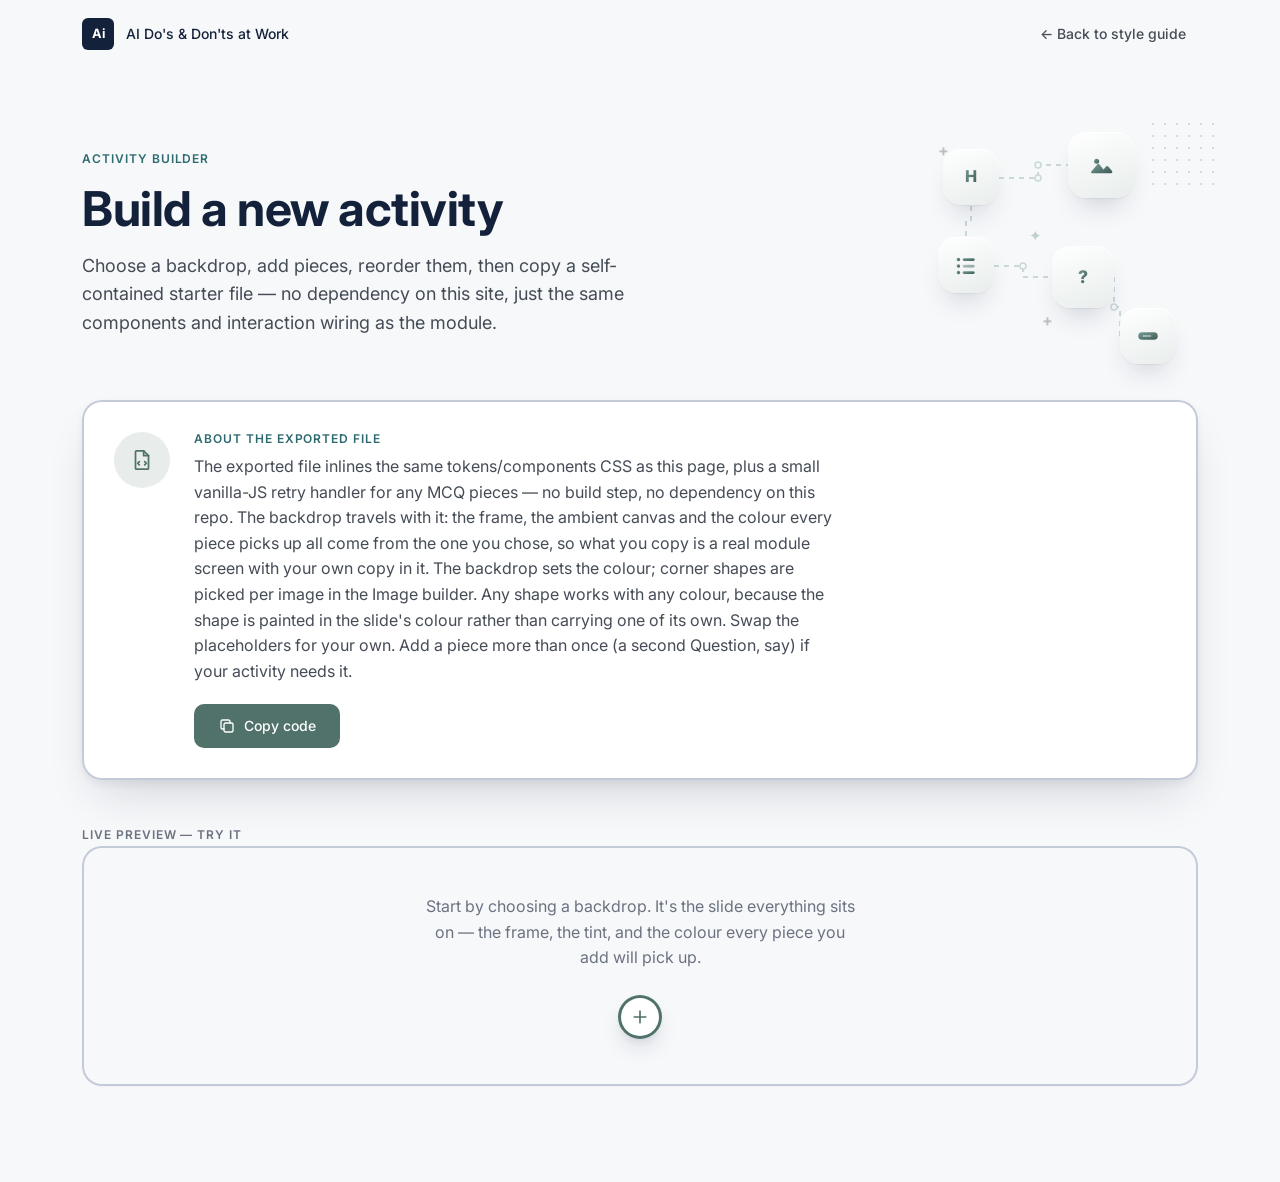
==== commit 26a64ae9: "Drop the tick from the success panel, and rename Scenario to Question The green panel already says "" ====
--- a/activity.html
+++ b/activity.html
@@ -91,7 +91,7 @@
     </div>
     <div class="activity-about-body">
       <span class="eyebrow">About the exported file</span>
-      <p class="body">The exported file inlines the same tokens/components CSS as this page, plus a small vanilla-JS retry handler for any MCQ pieces — no build step, no dependency on this repo. The backdrop travels with it: the frame, the ambient canvas and the colour every piece picks up all come from the one you chose, so what you copy is a real module screen with your own copy in it. The backdrop sets the colour; corner shapes are picked per image in the Image builder. Any shape works with any colour, because the shape is painted in the slide's colour rather than carrying one of its own. Swap the placeholders for your own. Add a piece more than once (a second Scenario, say) if your activity needs it.</p>
+      <p class="body">The exported file inlines the same tokens/components CSS as this page, plus a small vanilla-JS retry handler for any MCQ pieces — no build step, no dependency on this repo. The backdrop travels with it: the frame, the ambient canvas and the colour every piece picks up all come from the one you chose, so what you copy is a real module screen with your own copy in it. The backdrop sets the colour; corner shapes are picked per image in the Image builder. Any shape works with any colour, because the shape is painted in the slide's colour rather than carrying one of its own. Swap the placeholders for your own. Add a piece more than once (a second Question, say) if your activity needs it.</p>
       <div class="activity-about-actions">
         <button class="btn btn-primary" id="builder-copy" type="button">
           <svg viewBox="0 0 24 24" fill="none" stroke="currentColor" stroke-width="1.8" stroke-linecap="round" stroke-linejoin="round" aria-hidden="true"><rect x="8" y="8" width="12" height="12" rx="2"/><path d="M16 8V6a2 2 0 0 0-2-2H6a2 2 0 0 0-2 2v8a2 2 0 0 0 2 2h2"/></svg>
@@ -130,7 +130,7 @@
           </button>
           <button type="button" class="builder-add-item" data-add="scenario">
             <svg class="builder-add-icon" viewBox="0 0 24 24" fill="none" stroke="currentColor" stroke-width="1.6" stroke-linecap="round" stroke-linejoin="round" aria-hidden="true"><circle cx="12" cy="12" r="8.5"/><path d="M9.4 9.3a2.6 2.6 0 0 1 5 .8c0 1.7-2.4 2-2.4 3.4"/><circle cx="12" cy="16.6" r="0.9" fill="currentColor" stroke="none"/></svg>
-            <span class="builder-add-label">Scenario</span>
+            <span class="builder-add-label">Question</span>
           </button>
         </div>
         <div class="builder-backdrop-panel" id="builder-backdrop-panel" hidden></div>
--- a/css/styles.css
+++ b/css/styles.css
@@ -680,9 +680,11 @@
 .feedback.is-corrective .feedback-icon::after { content: "✕"; }
 .feedback.is-corrective .label { color: var(--answer-wrong-label); }
 
+/* No badge on this one — the green panel says "correct" by itself, and a tick
+   inside it was saying the same thing twice. The corrective panel keeps its
+   mark: it has to interrupt, and a colour alone is a weaker signal for the
+   one state a reader needs to actually stop and read. */
 .feedback.is-success { background: var(--answer-correct-bg); box-shadow: 0 0 0 var(--border) var(--answer-correct) inset; }
-.feedback.is-success .feedback-icon { background: var(--answer-correct); }
-.feedback.is-success .feedback-icon::after { content: "✓"; }
 .feedback.is-success .label { color: var(--answer-correct-label); }
 
 /* The action sat indented under the copy in a neutral grey pill, reading as
@@ -691,8 +693,11 @@
    The negative margin backs it out of the icon column: the body is offset by
    the badge plus the gap, so without it the button sat 60px from the panel's
    left edge and 20px from its right — visibly lopsided. */
-.feedback-actions {
-  margin-top: var(--space-6);
+.feedback-actions { margin-top: var(--space-6); }
+/* Only the corrective panel has a badge, so only its body is offset by one.
+   Applied to both, this would drag the success panel's own action a full
+   badge-width out past the panel's left edge. */
+.feedback.is-corrective .feedback-actions {
   margin-left: calc(-1 * (var(--feedback-icon-size) + var(--answer-gap)));
 }
 .feedback-actions .btn { width: 100%; justify-content: center; }
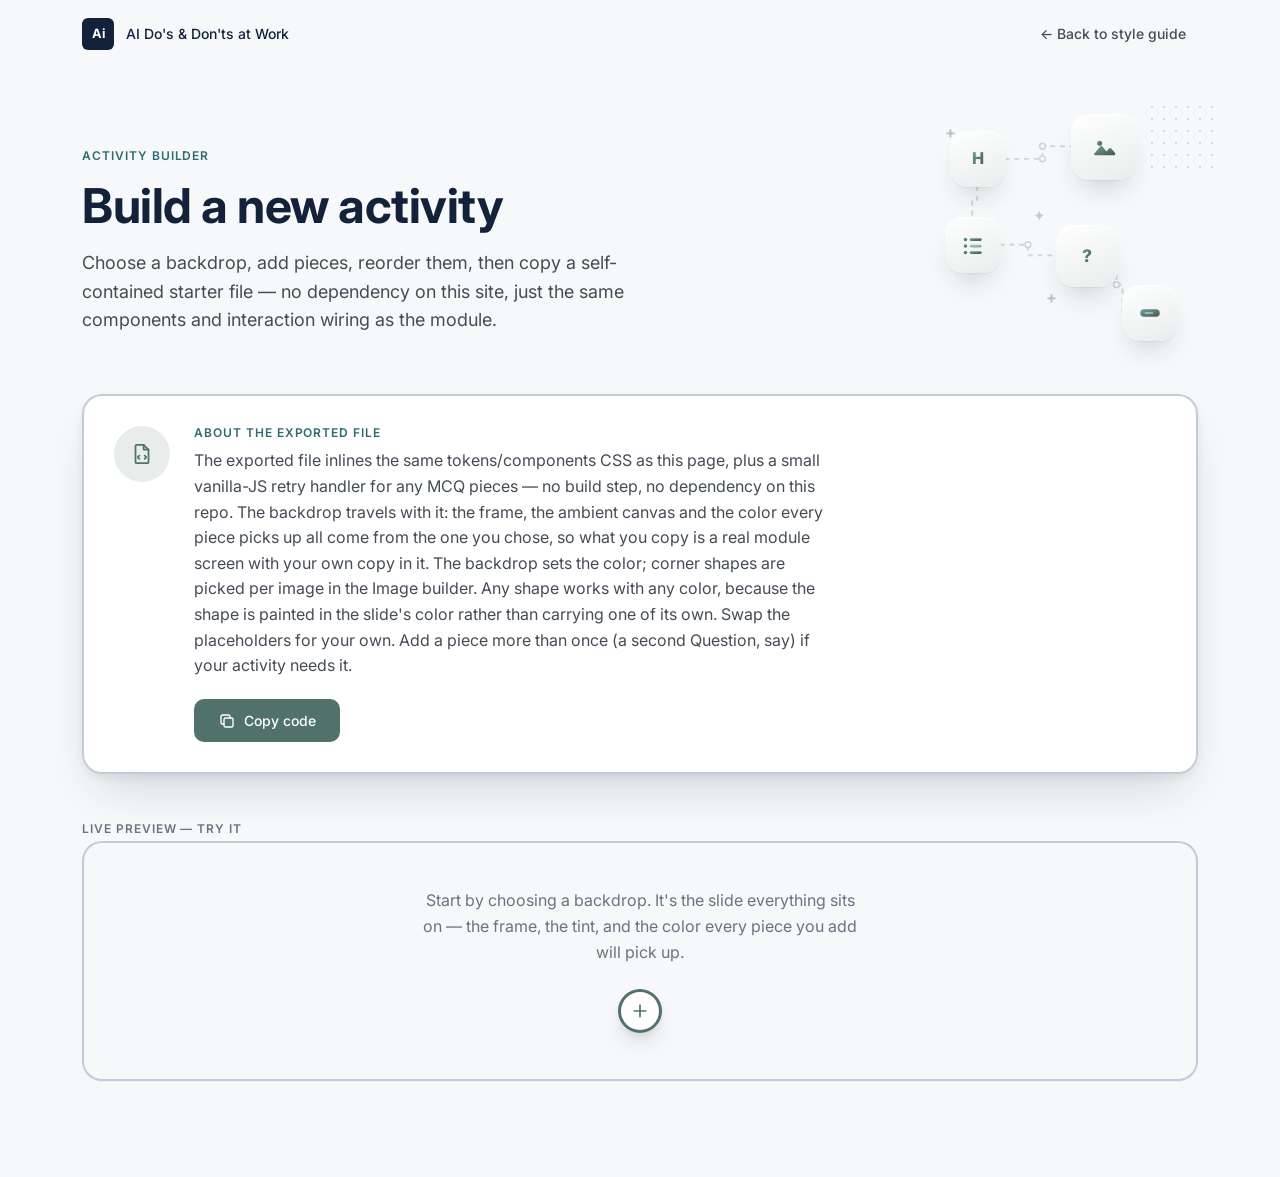
==== commit 3be41a58: "Spell colour the American way throughout 59 occurrences across six files — colour, colours, coloured" ====
--- a/activity.html
+++ b/activity.html
@@ -91,7 +91,7 @@
     </div>
     <div class="activity-about-body">
       <span class="eyebrow">About the exported file</span>
-      <p class="body">The exported file inlines the same tokens/components CSS as this page, plus a small vanilla-JS retry handler for any MCQ pieces — no build step, no dependency on this repo. The backdrop travels with it: the frame, the ambient canvas and the colour every piece picks up all come from the one you chose, so what you copy is a real module screen with your own copy in it. The backdrop sets the colour; corner shapes are picked per image in the Image builder. Any shape works with any colour, because the shape is painted in the slide's colour rather than carrying one of its own. Swap the placeholders for your own. Add a piece more than once (a second Question, say) if your activity needs it.</p>
+      <p class="body">The exported file inlines the same tokens/components CSS as this page, plus a small vanilla-JS retry handler for any MCQ pieces — no build step, no dependency on this repo. The backdrop travels with it: the frame, the ambient canvas and the color every piece picks up all come from the one you chose, so what you copy is a real module screen with your own copy in it. The backdrop sets the color; corner shapes are picked per image in the Image builder. Any shape works with any color, because the shape is painted in the slide's color rather than carrying one of its own. Swap the placeholders for your own. Add a piece more than once (a second Question, say) if your activity needs it.</p>
       <div class="activity-about-actions">
         <button class="btn btn-primary" id="builder-copy" type="button">
           <svg viewBox="0 0 24 24" fill="none" stroke="currentColor" stroke-width="1.8" stroke-linecap="round" stroke-linejoin="round" aria-hidden="true"><rect x="8" y="8" width="12" height="12" rx="2"/><path d="M16 8V6a2 2 0 0 0-2-2H6a2 2 0 0 0-2 2v8a2 2 0 0 0 2 2h2"/></svg>
--- a/css/tokens.css
+++ b/css/tokens.css
@@ -121,7 +121,7 @@
      padding than a plain bordered box, and a selected state built from the
      sage accent rather than ink. Grouped here so the whole component can be
      dialled up or down from one place.
-     Selection is deliberately a pale wash plus a coloured edge, not a filled
+     Selection is deliberately a pale wash plus a colored edge, not a filled
      block — a solid fill at this size reads as a pressed button rather than a
      chosen answer, and it fights the correct/wrong states that follow it. */
   --answer-bg:              var(--color-white);
@@ -176,7 +176,7 @@
   --canvas-bd-l: 30.4%;
 
   /* Corner shapes are painted through the pattern file's alpha rather than
-     taking the colour baked into it, so any shape can sit on any backdrop and
+     taking the color baked into it, so any shape can sit on any backdrop and
      still belong to it. One saturation for all of them, and a lightness solved
      per hue to a fixed luminance — the ten source files were drawn separately
      and range 14%-95% saturation and 32.8-60.8 luminance, so simply reusing
@@ -204,13 +204,13 @@
 
      The edge tokens are named --line-* and not --border-*, because
      --border-* in this file already means a WIDTH (1.5/2/3/4px). Two scales
-     sharing a prefix, one holding widths and one holding colours, is a trap
+     sharing a prefix, one holding widths and one holding colors, is a trap
      worth avoiding.
 
      Defined here so they are available to the whole app, but currently
      applied only to the activity builder's own chrome. The module's surfaces
      deliberately speak a different language — 2px borders and a 4px frame in
-     the backdrop's solved colour — and this system is not meant to overwrite
+     the backdrop's solved color — and this system is not meant to overwrite
      that. */
   --surface-panel:   #FFFFFF;
   --surface-nested:  #F7F9FA;
--- a/css/styles.css
+++ b/css/styles.css
@@ -284,8 +284,8 @@
    an ambient wash of the same hue behind everything. Stroke + pattern + wash
    together are what make the full backdrop.
 
-   The hsl() calls are written out here rather than composed into a colour on
-   :root. A colour composed on :root has its var() substituted there, so the
+   The hsl() calls are written out here rather than composed into a color on
+   :root. A color composed on :root has its var() substituted there, so the
    per-pattern hue set on this element would never reach it — the whole thing
    would silently stay sage. */
 /* The gutter comes from width, not from auto margins. Once the viewport is
@@ -451,9 +451,9 @@
   /* Painted through the file's alpha rather than shown as-is. The ten source
      files were drawn separately and their inks range 14-95% saturation and
      32.8-60.8 luminance, so some screens' accents read nearly twice as heavy
-     as others'; taking the colour from the solved backdrop palette instead
+     as others'; taking the color from the solved backdrop palette instead
      lands every one of them at the same weight. It also makes shape and
-     colour independent, which is what the activity builder needs.
+     color independent, which is what the activity builder needs.
      mask-image is set on the element rather than through a variable: a
      relative url() inside a custom property resolves against the stylesheet
      it is substituted into, not the document, so a path written for the page
@@ -472,7 +472,7 @@
 
 .info-beat .eyebrow { display: block; margin-bottom: var(--space-3); }
 /* The eyebrow was the last thing on a section still painted in the shared
-   teal while everything around it took the backdrop's colour. It swaps to the
+   teal while everything around it took the backdrop's color. It swaps to the
    backdrop's own stroke, which happens to sit at almost exactly the same
    luminance as the teal it replaces (12.6 against 13.0), so only the hue
    moves and the label keeps its weight in the hierarchy. */
@@ -501,7 +501,7 @@
   content: ""; flex: none; width: 8px; height: 8px; margin-top: 9px; border-radius: 50%;
   background: hsl(var(--canvas-bg-h) var(--canvas-bd-s) var(--canvas-bd-l));
 }
-/* Fills with the same colour the frame stroke is drawn in, so the button, the
+/* Fills with the same color the frame stroke is drawn in, so the button, the
    border and the corner pattern are one tone rather than three shades of the
    backdrop's hue. That's --canvas-bd-*, not --pattern-accent: the accent was
    solved against white for the chip, and sitting it next to the deeper stroke
@@ -531,7 +531,7 @@
    label lines up with the content column and the home icon above it. */
 .scenario-back { margin-left: calc(-1 * var(--space-3)); gap: var(--space-1); padding-left: var(--space-3); padding-right: var(--space-3); }
 .scenario-back svg { width: 18px; height: 18px; }
-/* Border and label take this slide's backdrop colour, the same way the info
+/* Border and label take this slide's backdrop color, the same way the info
    beat's CTA does — the frame, the corner pattern, and this chip are one hue.
    --pattern-accent is set on .section-inner from whichever view is active, so
    the chip retints as the reader moves between scenarios. It falls back to the
@@ -567,7 +567,7 @@
    the radio and the copy sit inside the padding box and long options wrap
    against a predictable width; the shadow is what lifts the card, the border
    only draws its edge. Transitions name their properties so the resolved
-   correct/wrong states don't cross-fade through the hover colour. */
+   correct/wrong states don't cross-fade through the hover color. */
 .option {
   display: flex; align-items: center; gap: var(--answer-gap);
   width: 100%; text-align: left;
@@ -682,14 +682,14 @@
 
 /* No badge on this one — the green panel says "correct" by itself, and a tick
    inside it was saying the same thing twice. The corrective panel keeps its
-   mark: it has to interrupt, and a colour alone is a weaker signal for the
+   mark: it has to interrupt, and a color alone is a weaker signal for the
    one state a reader needs to actually stop and read. */
 .feedback.is-success { background: var(--answer-correct-bg); box-shadow: 0 0 0 var(--border) var(--answer-correct) inset; }
 .feedback.is-success .label { color: var(--answer-correct-label); }
 
 /* The action sat indented under the copy in a neutral grey pill, reading as
    though it belonged to the page rather than to the panel. It now carries the
-   panel's own colour and spans its content width.
+   panel's own color and spans its content width.
    The negative margin backs it out of the icon column: the body is offset by
    the badge plus the gap, so without it the button sat 60px from the panel's
    left edge and 20px from its right — visibly lopsided. */
--- a/css/activity-builder.css
+++ b/css/activity-builder.css
@@ -33,9 +33,19 @@
    Shown at every width — the tile/container size just scales down together
    (percentage tile positions + a viewBox-scaled connector overlay keep
    everything aligned at any size, as long as the aspect ratio matches). */
-.activity-hero-art { position: relative; width: 260px; height: 220px; flex: none; }
+/* Sized in exact 13:11 steps, which is what the note above means by "as long
+   as the aspect ratio matches" — the tiles are placed in percentages and the
+   connectors ride a fixed viewBox, so any drift between the two axes shears
+   the dashed lines off the tiles they join. Lifted rather than re-margined:
+   a transform moves it without disturbing the flex centring it sits in. */
+.activity-hero-art {
+  position: relative; flex: none;
+  width: 253.5px; height: 214.5px;
+  transform: translateY(-18px);
+}
 @media (max-width: 760px) {
-  .activity-hero-art { width: 213px; height: 180px; align-self: center; margin-top: var(--space-8); }
+  /* 208x176 is also exact 13:11; the 213x180 it replaces was 1.18333 and drifted. */
+  .activity-hero-art { width: 208px; height: 176px; align-self: center; margin-top: var(--space-8); }
 }
 
 .activity-hero-connectors {
@@ -121,14 +131,14 @@
    they act on, as a slim row above its content. Only shown in view mode
    (the edit form has its own Done button, so no redundant edit trigger). */
 /* ---- piece controls: solid tiles, tinted by the backdrop ----
-   The tile is the section frame's own colour — the identical value the
+   The tile is the section frame's own color — the identical value the
    option and takeaway borders, the progress ticks and the CTA already use —
-   so the controls join the slide's colour rather than sitting on it in a
+   so the controls join the slide's color rather than sitting on it in a
    neutral grey that belongs to nothing on screen. That was the whole problem
    with a fixed grey: it read as the loudest thing on the slide precisely
    because it matched nothing else.
    White glyphs land at 5.96:1 on every one of the ten backdrops, with a
-   spread of 0.02, because those stroke colours were already solved to equal
+   spread of 0.02, because those stroke colors were already solved to equal
    luminance. The contrast is uniform for free rather than needing a per-hue
    check.
    6px of gap, not the 2px the ghost buttons used: solid tiles that close
@@ -478,9 +488,9 @@
   container-type: inline-size;
   /* The stage's recipe, but deliberately not to scale. On the real slide the
      wash is barely-there ambient light across 780px; shrunk to a 120px tile
-     at those alphas every colour rendered as the same near-white square and
+     at those alphas every color rendered as the same near-white square and
      only the 2px frame told them apart. A swatch has one job — name the
-     colour — so the wash is pushed until it does that, and the saturation is
+     color — so the wash is pushed until it does that, and the saturation is
      taken off --canvas-bd-s (the frame's) rather than --canvas-bg-s (the
      ambient one) for the same reason. */
   background:
@@ -507,10 +517,10 @@
 .stage-swatch.is-selected .stage-swatch-label { color: var(--color-ink-900); }
 
 /* ---- shape row ----
-   The silhouettes are shown in the colour they'll actually come out in, which
+   The silhouettes are shown in the color they'll actually come out in, which
    is the whole point of separating them: the tile carries the chosen theme's
-   data-pattern, so switching colour above repaints this row rather than
-   invalidating it. Before a colour is picked there's nothing to paint them
+   data-pattern, so switching color above repaints this row rather than
+   invalidating it. Before a color is picked there's nothing to paint them
    in, so the row is disabled rather than shown in some placeholder grey that
    isn't an option. */
 .builder-backdrop-title.is-second { margin-top: var(--space-5); }
@@ -558,7 +568,7 @@
    background. A restrained two-layer shadow and a real pressed state give it
    presence without brightening the green.
    Scoped to this page: .btn-primary is shared with the module, where the CTA
-   takes the backdrop's colour and is deliberately flat. */
+   takes the backdrop's color and is deliberately flat. */
 .activity-shell .btn-primary,
 .activity-about .btn-primary,
 .builder-preview .btn-primary {
@@ -571,7 +581,7 @@
   box-shadow: 0 1px 1px rgba(20, 35, 50, 0.08);
 }
 
-/* ---- everything else on a chosen backdrop takes its colour ----
+/* ---- everything else on a chosen backdrop takes its color ----
    Once the controls went backdrop-aware the remaining sage stood out badly:
    on a dusty-rose slide a sage "+" and a sage Done button were the only
    things on screen belonging to another palette. Found by walking the
@@ -617,7 +627,7 @@
 .activity-stage[data-pattern] .activity-insert::before {
   background: hsl(var(--canvas-bg-h) var(--canvas-bd-s) var(--canvas-bd-l) / 0.3);
 }
-/* native controls: one property, and it takes a colour not a shadow */
+/* native controls: one property, and it takes a color not a shadow */
 .activity-stage[data-pattern] input[type="radio"],
 .activity-stage[data-pattern] input[type="checkbox"] {
   accent-color: hsl(var(--canvas-bg-h) var(--canvas-bd-s) var(--canvas-bd-l));
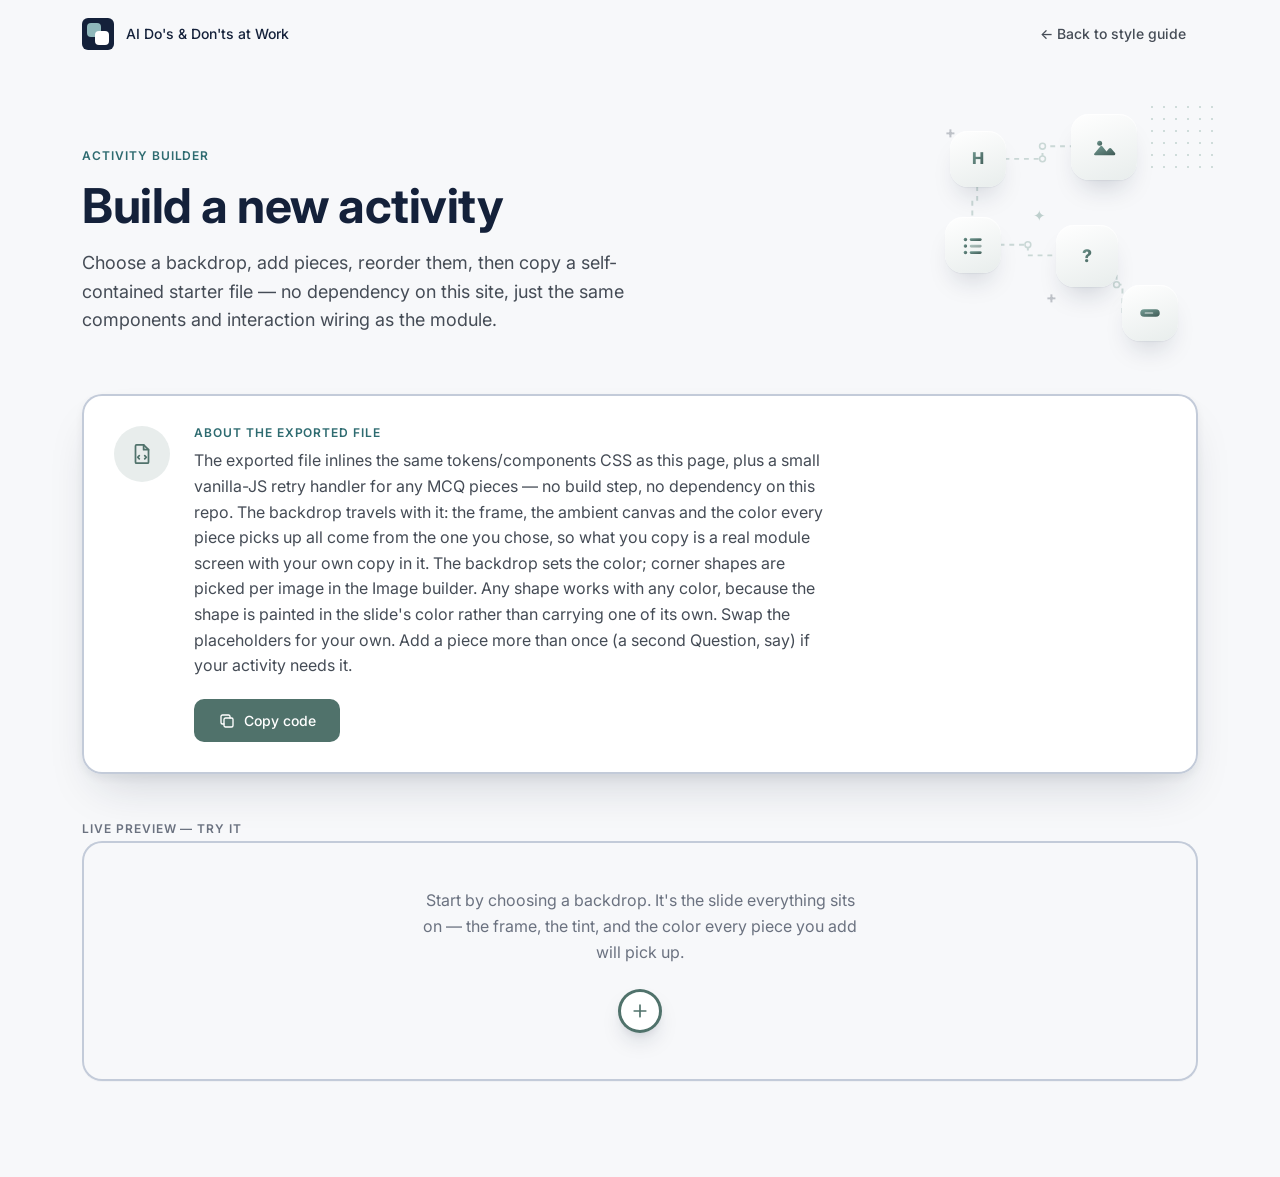
==== commit 41161829: "Replace the "Ai" lettermark with the overlapping-squares mark Two rounded squares on an ink tile, th" ====
--- a/activity.html
+++ b/activity.html
@@ -19,7 +19,7 @@
 
 <header class="guide-header">
   <div class="app-header">
-    <a class="brand" href="index.html" aria-label="AI Do's &amp; Don'ts at Work — back to start"><span class="brand-mark">Ai</span> AI Do's &amp; Don'ts at Work</a>
+    <a class="brand" href="index.html" aria-label="AI Do's &amp; Don'ts at Work — back to start"><span class="brand-mark" aria-hidden="true"></span> AI Do's &amp; Don'ts at Work</a>
     <a class="btn btn-ghost" href="style-guide.html">← Back to style guide</a>
   </div>
 </header>
--- a/css/tokens.css
+++ b/css/tokens.css
@@ -150,7 +150,6 @@
   --answer-pad-x:          1.25rem;
   --answer-gap:            0.9rem;
   --answer-radio-size:      22px;
-  --feedback-icon-size:     26px;   /* the badge, and the offset its column creates */
 
   /* ---- Section canvas ----
      Ambient light behind an open section, not a flat fill: a soft pool in the
@@ -269,5 +268,4 @@
 
   --duration-micro: 0.2s;
   --duration-system: 0.5s;
-  --duration-hero: 0.7s;
 }
--- a/css/styles.css
+++ b/css/styles.css
@@ -85,12 +85,32 @@
 a.brand { transition: opacity var(--duration-micro) var(--ease-standard); }
 a.brand:hover { opacity: 0.72; }
 a.brand:focus-visible { outline: none; box-shadow: var(--shadow-focus); border-radius: var(--radius-sm); }
+/* Two overlapping rounded squares on an ink tile — the white one in front,
+   reading as one thing built from two. Drawn with the mark's own pseudo-
+   elements rather than an inline SVG: the brand appears in four places, and
+   an SVG would have meant four copies to keep in step. This way the shape
+   lives once, in one rule, and takes its colors straight from the tokens.
+   The teal is --color-teal-300 rather than the brighter mint of the
+   reference: it sits at 43.7 luma against that mint's 49.3, so it plays the
+   same role at the same weight while staying inside the app's own secondary
+   family. 7.45:1 against the tile, which a mark needs about 3:1 to hold.
+   Proportions taken off the reference rather than guessed: its squares are
+   about 48% of the tile overlapping by ~41%, so these are 14px on a 32px tile
+   offset by 8, which lands at 44% and 43% and leaves the pair centered with
+   5px clear on every side. */
 .brand-mark {
+  position: relative;
   width: 32px; height: 32px; border-radius: var(--radius-sm);
   background: var(--color-ink-900);
-  display: grid; place-items: center;
-  color: var(--color-white); font: 700 0.8rem var(--font-base);
-}
+  flex: none;
+}
+.brand-mark::before,
+.brand-mark::after {
+  content: ""; position: absolute;
+  width: 14px; height: 14px; border-radius: 4px;
+}
+.brand-mark::before { top: 5px;  left: 5px;  background: var(--color-teal-300); }
+.brand-mark::after  { top: 13px; left: 13px; background: var(--color-white); }
 
 .app-main { position: relative; }
 
@@ -169,7 +189,6 @@
   text-align: left;
   cursor: pointer;
   will-change: transform;
-  --illo-ink: var(--color-ink-900);
 }
 .card:focus-visible { outline: none; box-shadow: 0 0 0 var(--border) var(--color-ink-900) inset, var(--shadow-focus), var(--shadow-resting); }
 
@@ -661,13 +680,6 @@
   opacity: 0;
 }
 .feedback.is-visible { display: flex; opacity: 1; transition: opacity var(--duration-system) var(--ease-out); }
-/* Pulled up so the badge centres on the label's line rather than on the top of
-   the whole text block — a 26px badge beside a 19.6px line sits low otherwise. */
-.feedback-icon {
-  flex: none; width: var(--feedback-icon-size); height: var(--feedback-icon-size); margin-top: -3px;
-  border-radius: 50%; display: grid; place-items: center;
-  font: var(--text-caption); color: var(--color-white);
-}
 /* flex:1 so the body always fills the panel. Without it the body sizes to its
    own text, and a panel with short copy left the full-width action stopping
    well short of the right edge — invisible in the module, where the corrective
@@ -676,30 +688,22 @@
 .feedback-body .label { display: block; margin-bottom: var(--space-2); }
 
 .feedback.is-corrective { background: var(--answer-wrong-bg); box-shadow: 0 0 0 var(--border) var(--answer-wrong) inset; }
-.feedback.is-corrective .feedback-icon { background: var(--answer-wrong); }
-.feedback.is-corrective .feedback-icon::after { content: "✕"; }
 .feedback.is-corrective .label { color: var(--answer-wrong-label); }
 
-/* No badge on this one — the green panel says "correct" by itself, and a tick
-   inside it was saying the same thing twice. The corrective panel keeps its
-   mark: it has to interrupt, and a color alone is a weaker signal for the
-   one state a reader needs to actually stop and read. */
+/* Neither panel carries a badge. The fill, the border and the label already
+   name the state three times over; a tick or a cross inside was a fourth.
+   Removing both retired the icon column too, which is why .feedback-actions
+   no longer needs a negative margin to climb back out of it. */
 .feedback.is-success { background: var(--answer-correct-bg); box-shadow: 0 0 0 var(--border) var(--answer-correct) inset; }
 .feedback.is-success .label { color: var(--answer-correct-label); }
 
 /* The action sat indented under the copy in a neutral grey pill, reading as
    though it belonged to the page rather than to the panel. It now carries the
    panel's own color and spans its content width.
-   The negative margin backs it out of the icon column: the body is offset by
-   the badge plus the gap, so without it the button sat 60px from the panel's
-   left edge and 20px from its right — visibly lopsided. */
+   It used to carry a negative left margin to climb back out of the badge
+   column; with the badges gone the body starts at the panel's padding edge
+   and the button lines up with the copy above it unaided. */
 .feedback-actions { margin-top: var(--space-6); }
-/* Only the corrective panel has a badge, so only its body is offset by one.
-   Applied to both, this would drag the success panel's own action a full
-   badge-width out past the panel's left edge. */
-.feedback.is-corrective .feedback-actions {
-  margin-left: calc(-1 * (var(--feedback-icon-size) + var(--answer-gap)));
-}
 .feedback-actions .btn { width: 100%; justify-content: center; }
 .feedback.is-corrective .btn-secondary {
   background: var(--color-white);
@@ -736,4 +740,3 @@
 .callout.accent .callout-icon { background: var(--color-sage-600); }
 
 /* ---- Motion helpers ---- */
-.js-flip-ghost { position: fixed; z-index: 50; pointer-events: none; }
--- a/css/activity-builder.css
+++ b/css/activity-builder.css
@@ -13,7 +13,6 @@
   --activity-shadow-focus: 0 0 0 3px rgba(117, 158, 150, 0.35);
   /* Delete's hover. Fixed, not derived from the backdrop — see .piece-ctrl. */
   --utility-danger: #5E211F;
-  --activity-shadow-card: 0 4px 8px rgba(20, 33, 58, 0.06), 0 24px 48px -16px rgba(20, 33, 58, 0.18);
 }
 
 .guide-header .app-header { padding-top: var(--space-4); padding-bottom: var(--space-4); }
@@ -516,15 +515,11 @@
 .stage-swatch-label { font: var(--text-caption); color: var(--color-gray-700); }
 .stage-swatch.is-selected .stage-swatch-label { color: var(--color-ink-900); }
 
-/* ---- shape row ----
-   The silhouettes are shown in the color they'll actually come out in, which
-   is the whole point of separating them: the tile carries the chosen theme's
-   data-pattern, so switching color above repaints this row rather than
-   invalidating it. Before a color is picked there's nothing to paint them
-   in, so the row is disabled rather than shown in some placeholder grey that
-   isn't an option. */
-.builder-backdrop-title.is-second { margin-top: var(--space-5); }
-.builder-shape-grid.is-disabled { opacity: 0.4; pointer-events: none; }
+/* ---- shape swatches ----
+   Used by the Image builder's corner-shape grid. The silhouettes are painted
+   in the slide's own color, which is the whole point of separating shape from
+   color: switching the backdrop repaints this row rather than invalidating
+   it. */
 .shape-swatch {
   border: 0; background: none; cursor: pointer;
   display: flex; flex-direction: column; align-items: center; gap: var(--space-2);
